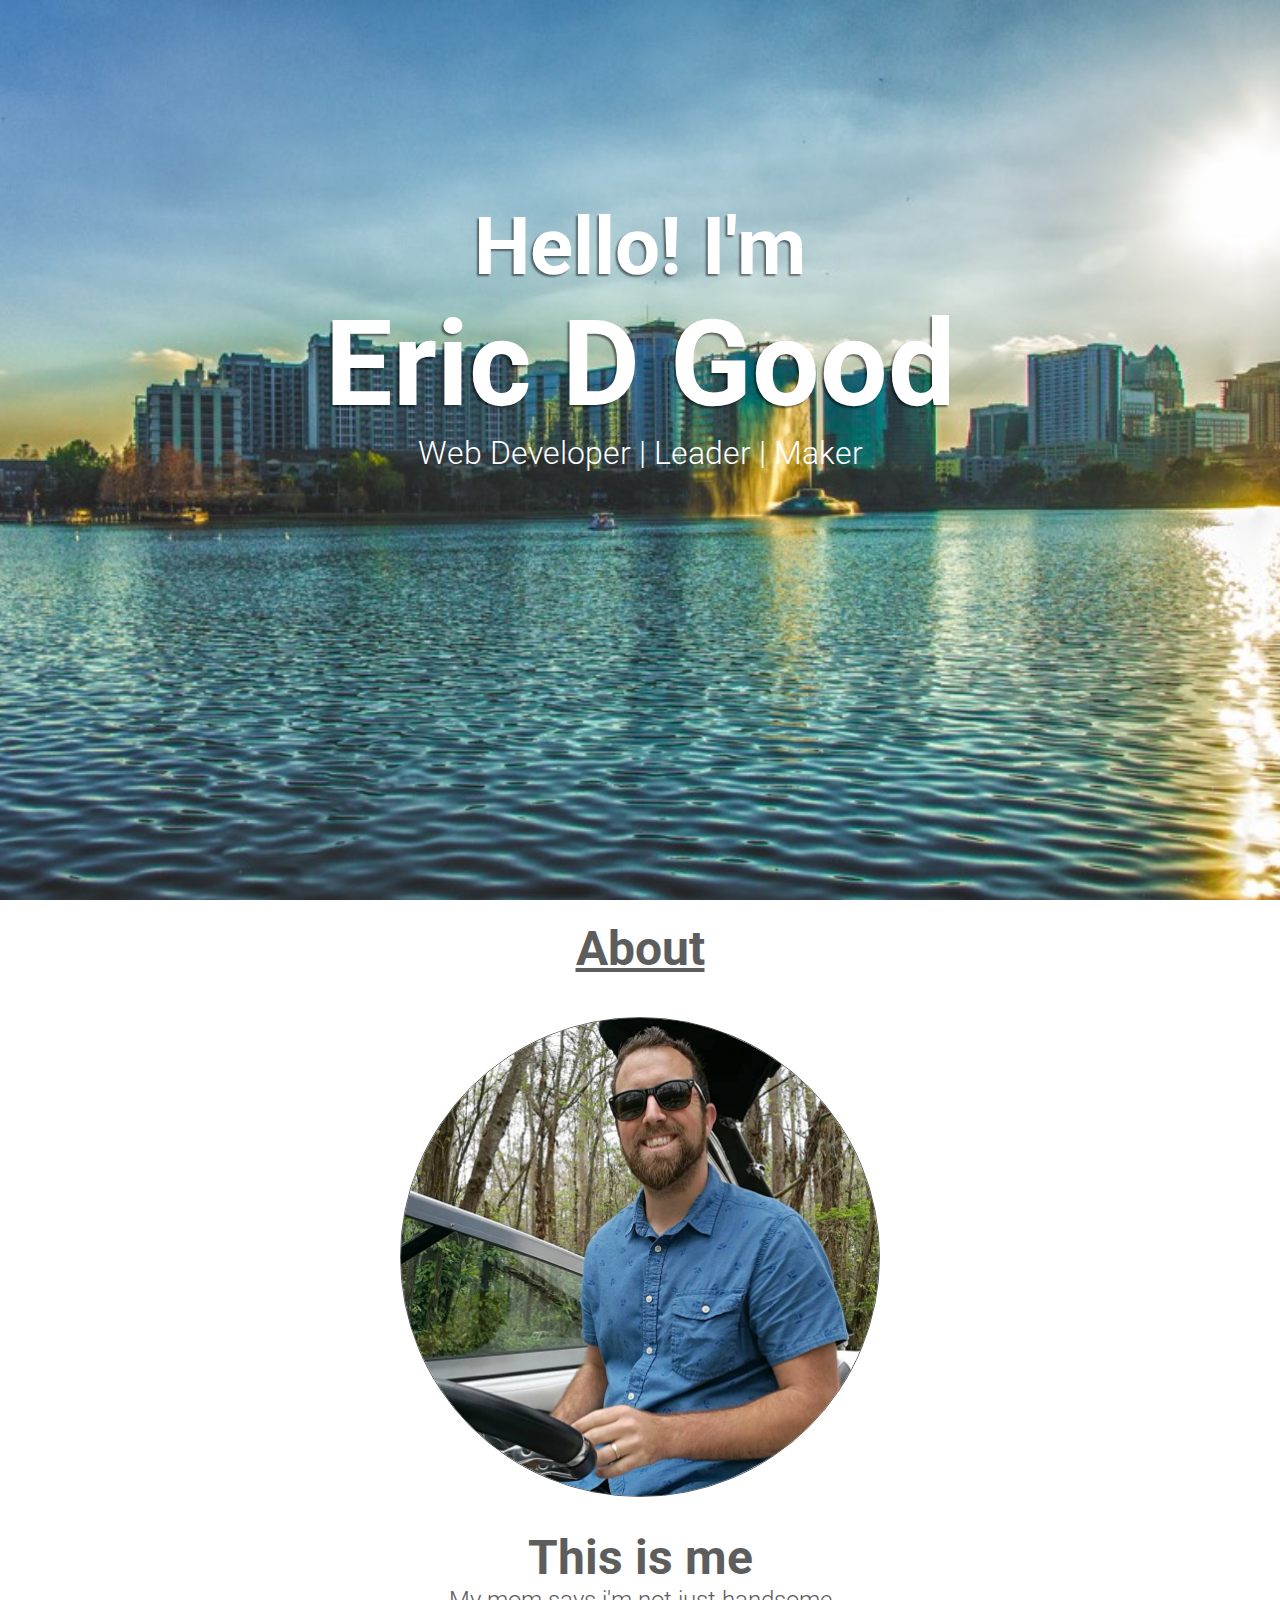
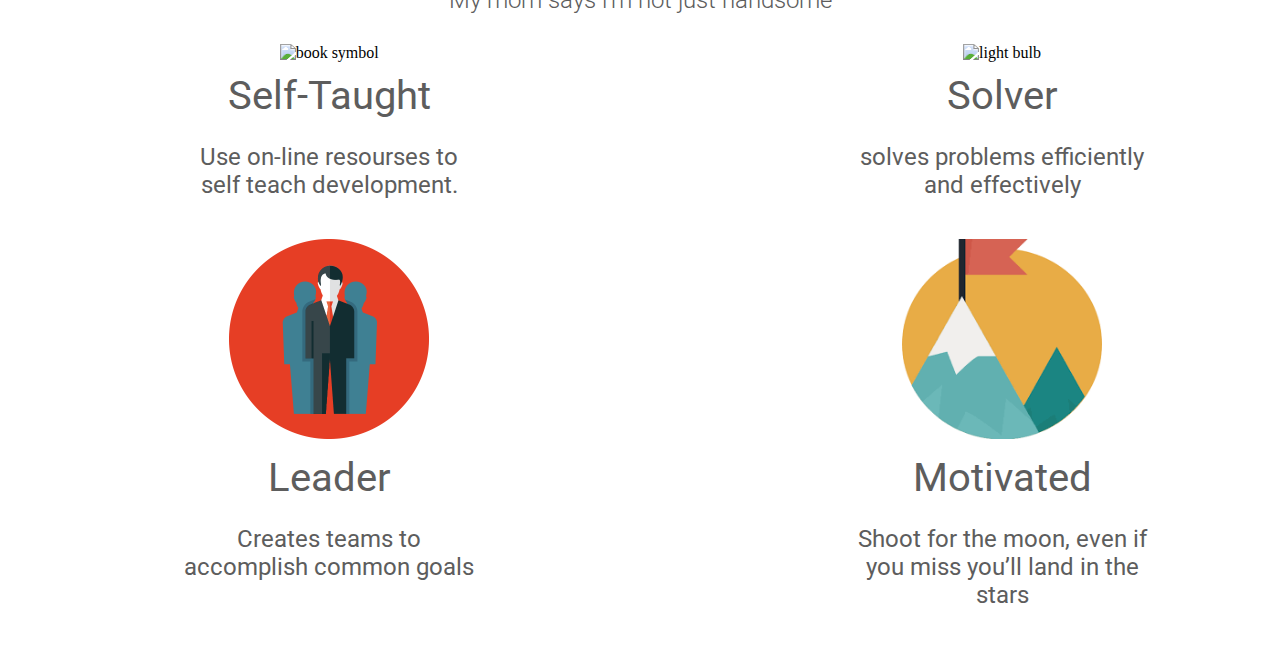
==== index.html @ ecd9609e "added about sec" ====
<!DOCTYPE html>
<html>
<head>
	<title>Eric D Good</title>

	<link rel="stylesheet" type="text/css" href="normal.css">
	<link rel="stylesheet" type="text/css" href="script.css">
	<link href="https://fonts.googleapis.com/css?family=Roboto" rel="stylesheet">
	

</head>

<body>

		<header class="header">
			<p class="hello">Hello! I'm</p>
			<h1 class="name">Eric D Good</h1>
			<p class="titles">Web Developer | Leader | Maker</p>
		</header>
	<div class="main">
		<div class="about">
			<h2 class="about-h2">About</h2>	
				<div class="image">
					<img src="img/me.jpg" alt="handsome guy" class="me">
					<p class="img-me">This is me</p>
					<p class="img-mom">My mom says i'm not just handsome</p>
				</div>	
				<div class="bullet">
					<div class="book">
						<img src="img/self.png" alt="book symbol">
						<h3>Self-Taught</h3>
						<p>Use on-line resourses to self teach development.</p>
					</div>
					<div class="solve">
						<img src="img/solver.png" alt="light bulb">
						<h3>Solver</h3>
						<p>solves problems efficiently and effectively</p>
					</div>
					<div class="leader">
						<img src="img/leader.png" alt="leader">
						<h3>Leader</h3>
						<p>Creates teams to accomplish common goals</p>
					</div>
					<div class="goal">
						<img src="img/goal.png" alt="mountain with flag">
						<h3>Motivated</h3>
						<p>Shoot for the moon, even if you miss you’ll land in the stars</p>
					</div>
				</div>
		</div>
	</div>	

</body>
</html>
---- normal.css ----
/*! normalize.css v8.0.0 | MIT License | github.com/necolas/normalize.css */

/* Document
   ========================================================================== */

/**
 * 1. Correct the line height in all browsers.
 * 2. Prevent adjustments of font size after orientation changes in iOS.
 */

html {
  line-height: 1.15; /* 1 */
  -webkit-text-size-adjust: 100%; /* 2 */
}

/* Sections
   ========================================================================== */

/**
 * Remove the margin in all browsers.
 */

body {
  margin: 0;
}

/**
 * Correct the font size and margin on `h1` elements within `section` and
 * `article` contexts in Chrome, Firefox, and Safari.
 */

h1 {
  font-size: 2em;
  margin: 0.67em 0;
}

/* Grouping content
   ========================================================================== */

/**
 * 1. Add the correct box sizing in Firefox.
 * 2. Show the overflow in Edge and IE.
 */

hr {
  box-sizing: content-box; /* 1 */
  height: 0; /* 1 */
  overflow: visible; /* 2 */
}

/**
 * 1. Correct the inheritance and scaling of font size in all browsers.
 * 2. Correct the odd `em` font sizing in all browsers.
 */

pre {
  font-family: monospace, monospace; /* 1 */
  font-size: 1em; /* 2 */
}

/* Text-level semantics
   ========================================================================== */

/**
 * Remove the gray background on active links in IE 10.
 */

a {
  background-color: transparent;
}

/**
 * 1. Remove the bottom border in Chrome 57-
 * 2. Add the correct text decoration in Chrome, Edge, IE, Opera, and Safari.
 */

abbr[title] {
  border-bottom: none; /* 1 */
  text-decoration: underline; /* 2 */
  text-decoration: underline dotted; /* 2 */
}

/**
 * Add the correct font weight in Chrome, Edge, and Safari.
 */

b,
strong {
  font-weight: bolder;
}

/**
 * 1. Correct the inheritance and scaling of font size in all browsers.
 * 2. Correct the odd `em` font sizing in all browsers.
 */

code,
kbd,
samp {
  font-family: monospace, monospace; /* 1 */
  font-size: 1em; /* 2 */
}

/**
 * Add the correct font size in all browsers.
 */

small {
  font-size: 80%;
}

/**
 * Prevent `sub` and `sup` elements from affecting the line height in
 * all browsers.
 */

sub,
sup {
  font-size: 75%;
  line-height: 0;
  position: relative;
  vertical-align: baseline;
}

sub {
  bottom: -0.25em;
}

sup {
  top: -0.5em;
}

/* Embedded content
   ========================================================================== */

/**
 * Remove the border on images inside links in IE 10.
 */

img {
  border-style: none;
}

/* Forms
   ========================================================================== */

/**
 * 1. Change the font styles in all browsers.
 * 2. Remove the margin in Firefox and Safari.
 */

button,
input,
optgroup,
select,
textarea {
  font-family: inherit; /* 1 */
  font-size: 100%; /* 1 */
  line-height: 1.15; /* 1 */
  margin: 0; /* 2 */
}

/**
 * Show the overflow in IE.
 * 1. Show the overflow in Edge.
 */

button,
input { /* 1 */
  overflow: visible;
}

/**
 * Remove the inheritance of text transform in Edge, Firefox, and IE.
 * 1. Remove the inheritance of text transform in Firefox.
 */

button,
select { /* 1 */
  text-transform: none;
}

/**
 * Correct the inability to style clickable types in iOS and Safari.
 */

button,
[type="button"],
[type="reset"],
[type="submit"] {
  -webkit-appearance: button;
}

/**
 * Remove the inner border and padding in Firefox.
 */

button::-moz-focus-inner,
[type="button"]::-moz-focus-inner,
[type="reset"]::-moz-focus-inner,
[type="submit"]::-moz-focus-inner {
  border-style: none;
  padding: 0;
}

/**
 * Restore the focus styles unset by the previous rule.
 */

button:-moz-focusring,
[type="button"]:-moz-focusring,
[type="reset"]:-moz-focusring,
[type="submit"]:-moz-focusring {
  outline: 1px dotted ButtonText;
}

/**
 * Correct the padding in Firefox.
 */

fieldset {
  padding: 0.35em 0.75em 0.625em;
}

/**
 * 1. Correct the text wrapping in Edge and IE.
 * 2. Correct the color inheritance from `fieldset` elements in IE.
 * 3. Remove the padding so developers are not caught out when they zero out
 *    `fieldset` elements in all browsers.
 */

legend {
  box-sizing: border-box; /* 1 */
  color: inherit; /* 2 */
  display: table; /* 1 */
  max-width: 100%; /* 1 */
  padding: 0; /* 3 */
  white-space: normal; /* 1 */
}

/**
 * Add the correct vertical alignment in Chrome, Firefox, and Opera.
 */

progress {
  vertical-align: baseline;
}

/**
 * Remove the default vertical scrollbar in IE 10+.
 */

textarea {
  overflow: auto;
}

/**
 * 1. Add the correct box sizing in IE 10.
 * 2. Remove the padding in IE 10.
 */

[type="checkbox"],
[type="radio"] {
  box-sizing: border-box; /* 1 */
  padding: 0; /* 2 */
}

/**
 * Correct the cursor style of increment and decrement buttons in Chrome.
 */

[type="number"]::-webkit-inner-spin-button,
[type="number"]::-webkit-outer-spin-button {
  height: auto;
}

/**
 * 1. Correct the odd appearance in Chrome and Safari.
 * 2. Correct the outline style in Safari.
 */

[type="search"] {
  -webkit-appearance: textfield; /* 1 */
  outline-offset: -2px; /* 2 */
}

/**
 * Remove the inner padding in Chrome and Safari on macOS.
 */

[type="search"]::-webkit-search-decoration {
  -webkit-appearance: none;
}

/**
 * 1. Correct the inability to style clickable types in iOS and Safari.
 * 2. Change font properties to `inherit` in Safari.
 */

::-webkit-file-upload-button {
  -webkit-appearance: button; /* 1 */
  font: inherit; /* 2 */
}

/* Interactive
   ========================================================================== */

/*
 * Add the correct display in Edge, IE 10+, and Firefox.
 */

details {
  display: block;
}

/*
 * Add the correct display in all browsers.
 */

summary {
  display: list-item;
}

/* Misc
   ========================================================================== */

/**
 * Add the correct display in IE 10+.
 */

template {
  display: none;
}

/**
 * Add the correct display in IE 10.
 */

[hidden] {
  display: none;
}
---- script.css ----
/*.main
{
	width: 80%;
}

*/


header
 {
	background-image:
	url(img/background.jpg);
	height: 100vh;
	background-size: cover;
	background-position: center;
}

h1
{

	font-family: roboto;
	font-style: normal;
	font-weight: bold;
	line-height: normal;
	font-size: 7.5rem;
	text-align: center;
	margin: 0px;

	color: #FFFFFF;
	text-shadow: -2px 2px 2px rgba(0, 0, 0, 0.5);
}

.hello
{

	font-family: Roboto;
	font-style: normal;
	font-weight: bold;
	line-height: normal;
	font-size: 5rem;
	text-align: center;
	padding-top: 200px;
	margin: 0px;

	color: #FFFFFF;
	text-shadow: -2px 2px 2px rgba(0, 0, 0, 0.5);
}

.titles
{
	font-family: Roboto;
	font-style: normal;
	font-weight: 300;
	line-height: normal;
	font-size: 2rem;
	text-align: center;
	margin: 0px;

	color: #FFFFFF;
}

.about-h2
{
	font-family: Roboto;
	font-style: normal;
	font-weight: bold;
	line-height: normal;
	font-size: 3rem;
	text-align: center;
	text-decoration-line: underline;
	margin-top: 0;
	padding-top: 20px;
	color: #5D5D5D;
}

.me
{
	width: 30rem;
	height: 30rem;
	border: 1px solid #5D5D5D;
	box-sizing: border-box;
	border-radius: 100%;
    display: block;
    margin-left: auto;
    margin-right: auto;
}

.img-me
{
	font-family: Roboto;
	font-style: normal;
	font-weight: bold;
	line-height: normal;
	font-size: 3rem;
	text-align: center;
	margin-bottom: 0;
	color: #5D5D5D;
	margin-top: 2rem;
}

.img-mom
{
	font-family: Roboto;
	font-style: normal;
	font-weight: 300;
	line-height: normal;
	font-size: 1.5rem;
	text-align: center;
	margin-top: 0;
	margin-bottom: 30px;
	color: #5D5D5D;
}

.bullet
{
	width: 80%;
	margin: auto;
}

.book, .leader
{
	float: left;
	margin-right: 10%;
	margin-left: 5%;
	text-align: center;
}

.solve, .goal
{
	text-align: center;
	float: right;
}

.bullet img 
{
	width: 200px;
	height: 200px;
}

.bullet h3
{
	font-family: Roboto;
	font-style: normal;
	font-weight: normal;
	line-height: normal;
	font-size: 2.5rem;
	text-align: center;
	margin-top: 10px;
	color: #5D5D5D;
	margin-bottom: 15px;
}

.bullet p
{
	font-family: Roboto;
	font-style: normal;
	font-weight: normal;
	line-height: normal;
	font-size: 1.5rem;
	text-align: center;
	width: 300px;
	color: #5D5D5D;
	margin-bottom: 40px;
}







@media (min-width: 900px) {
	body {
		
	}
}
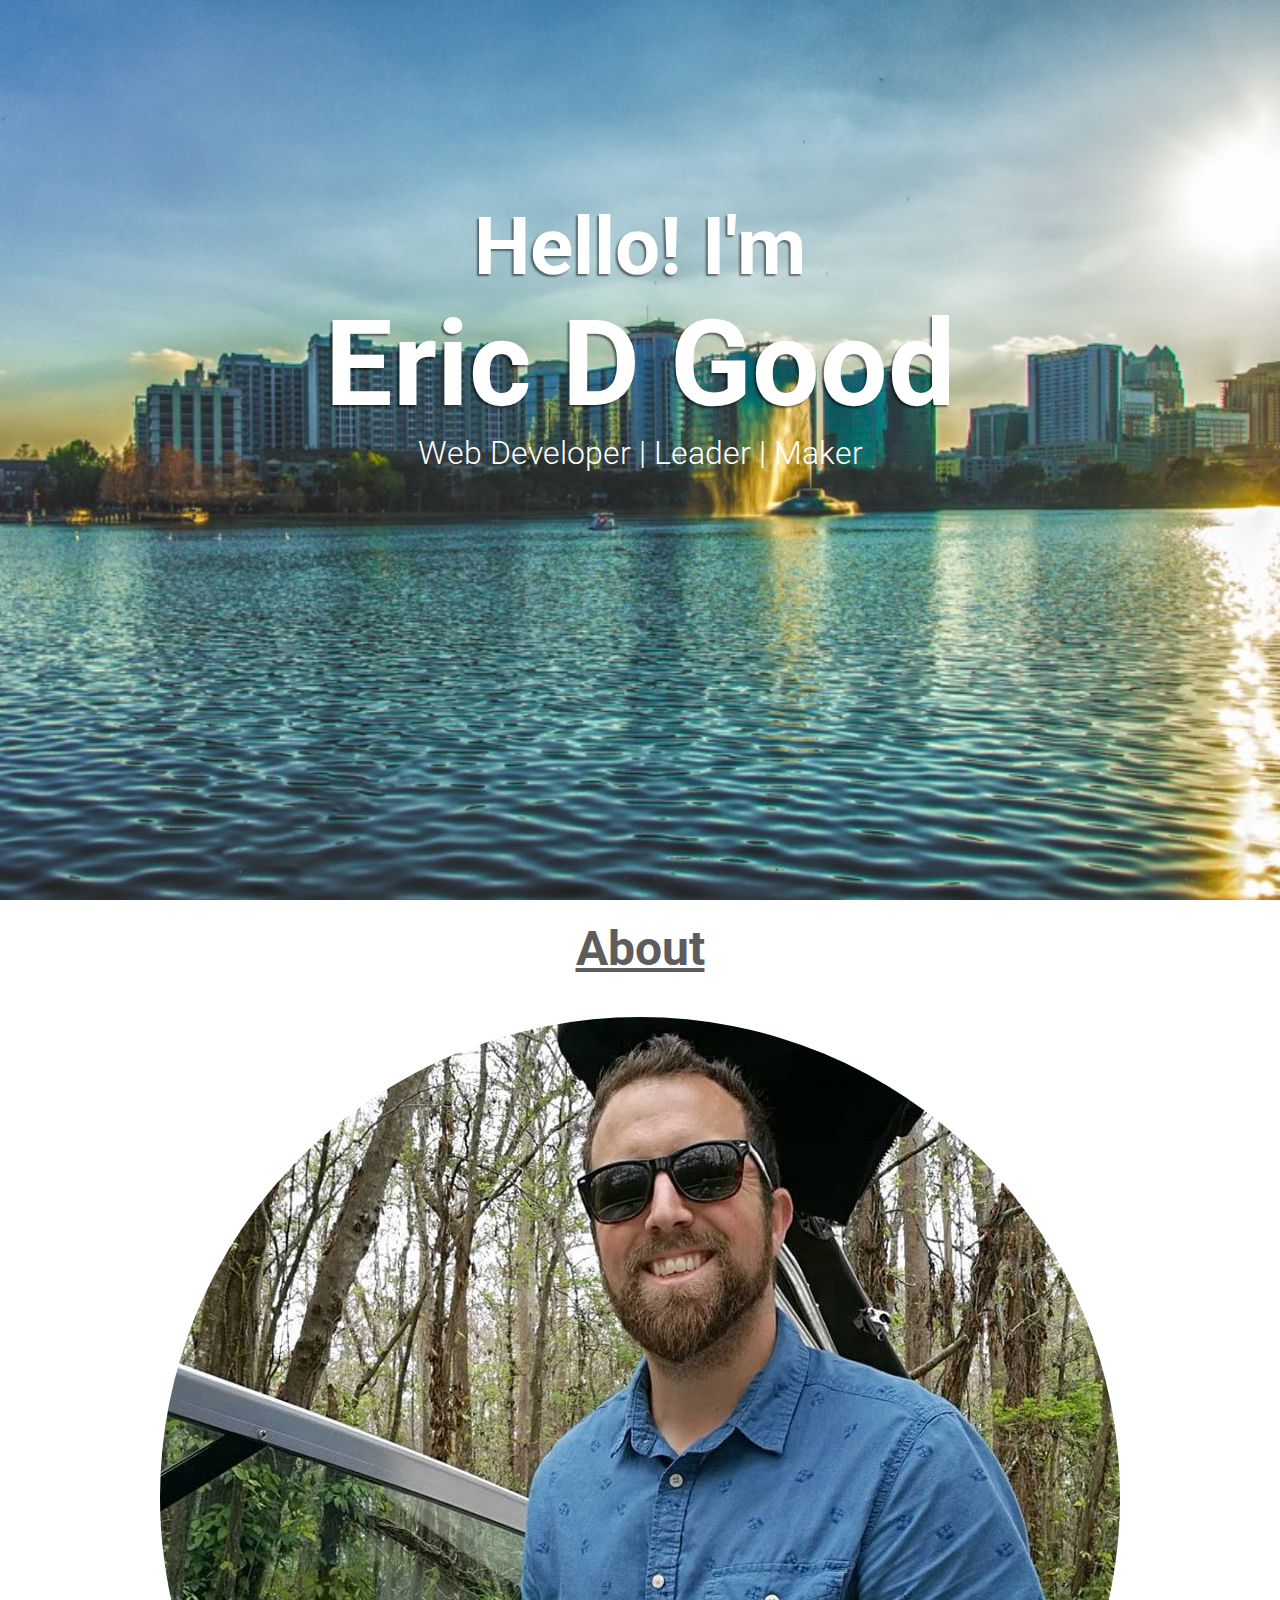
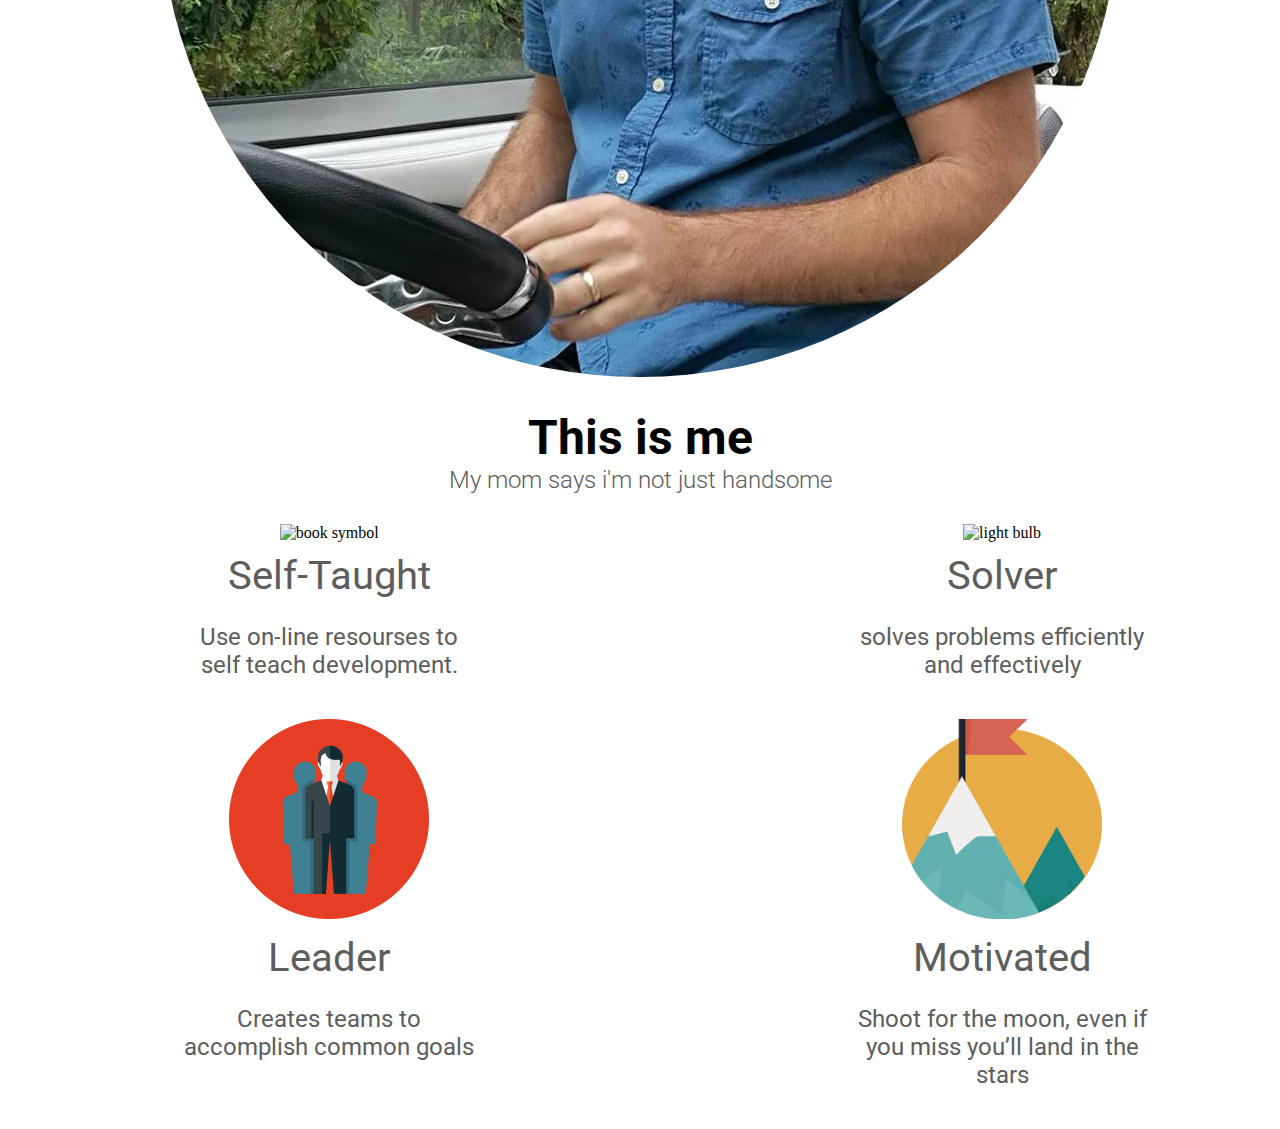
==== commit 22287dde: "update" ====
--- a/index.html
+++ b/index.html
@@ -7,7 +7,7 @@
 	<link rel="stylesheet" type="text/css" href="script.css">
 	<link href="https://fonts.googleapis.com/css?family=Roboto" rel="stylesheet">
 	
-
+<!-- yea -->
 </head>
 
 <body>
--- a/script.css
+++ b/script.css
@@ -75,8 +75,13 @@
 
 .me
 {
+<<<<<<< HEAD
 	width: 30rem;
 	height: 30rem;
+=======
+	width: 70%;
+	height: 70%;
+>>>>>>> 8ad3d3f42368f28709061a8e91c10bd646123f19
 	border: 1px solid #5D5D5D;
 	box-sizing: border-box;
 	border-radius: 100%;
@@ -93,7 +98,12 @@
 	line-height: normal;
 	font-size: 3rem;
 	text-align: center;
+<<<<<<< HEAD
 	margin-bottom: 0;
+=======
+	margin-top: 20px;
+	margin-bottom: 0px;
+>>>>>>> 8ad3d3f42368f28709061a8e91c10bd646123f19
 	color: #5D5D5D;
 	margin-top: 2rem;
 }
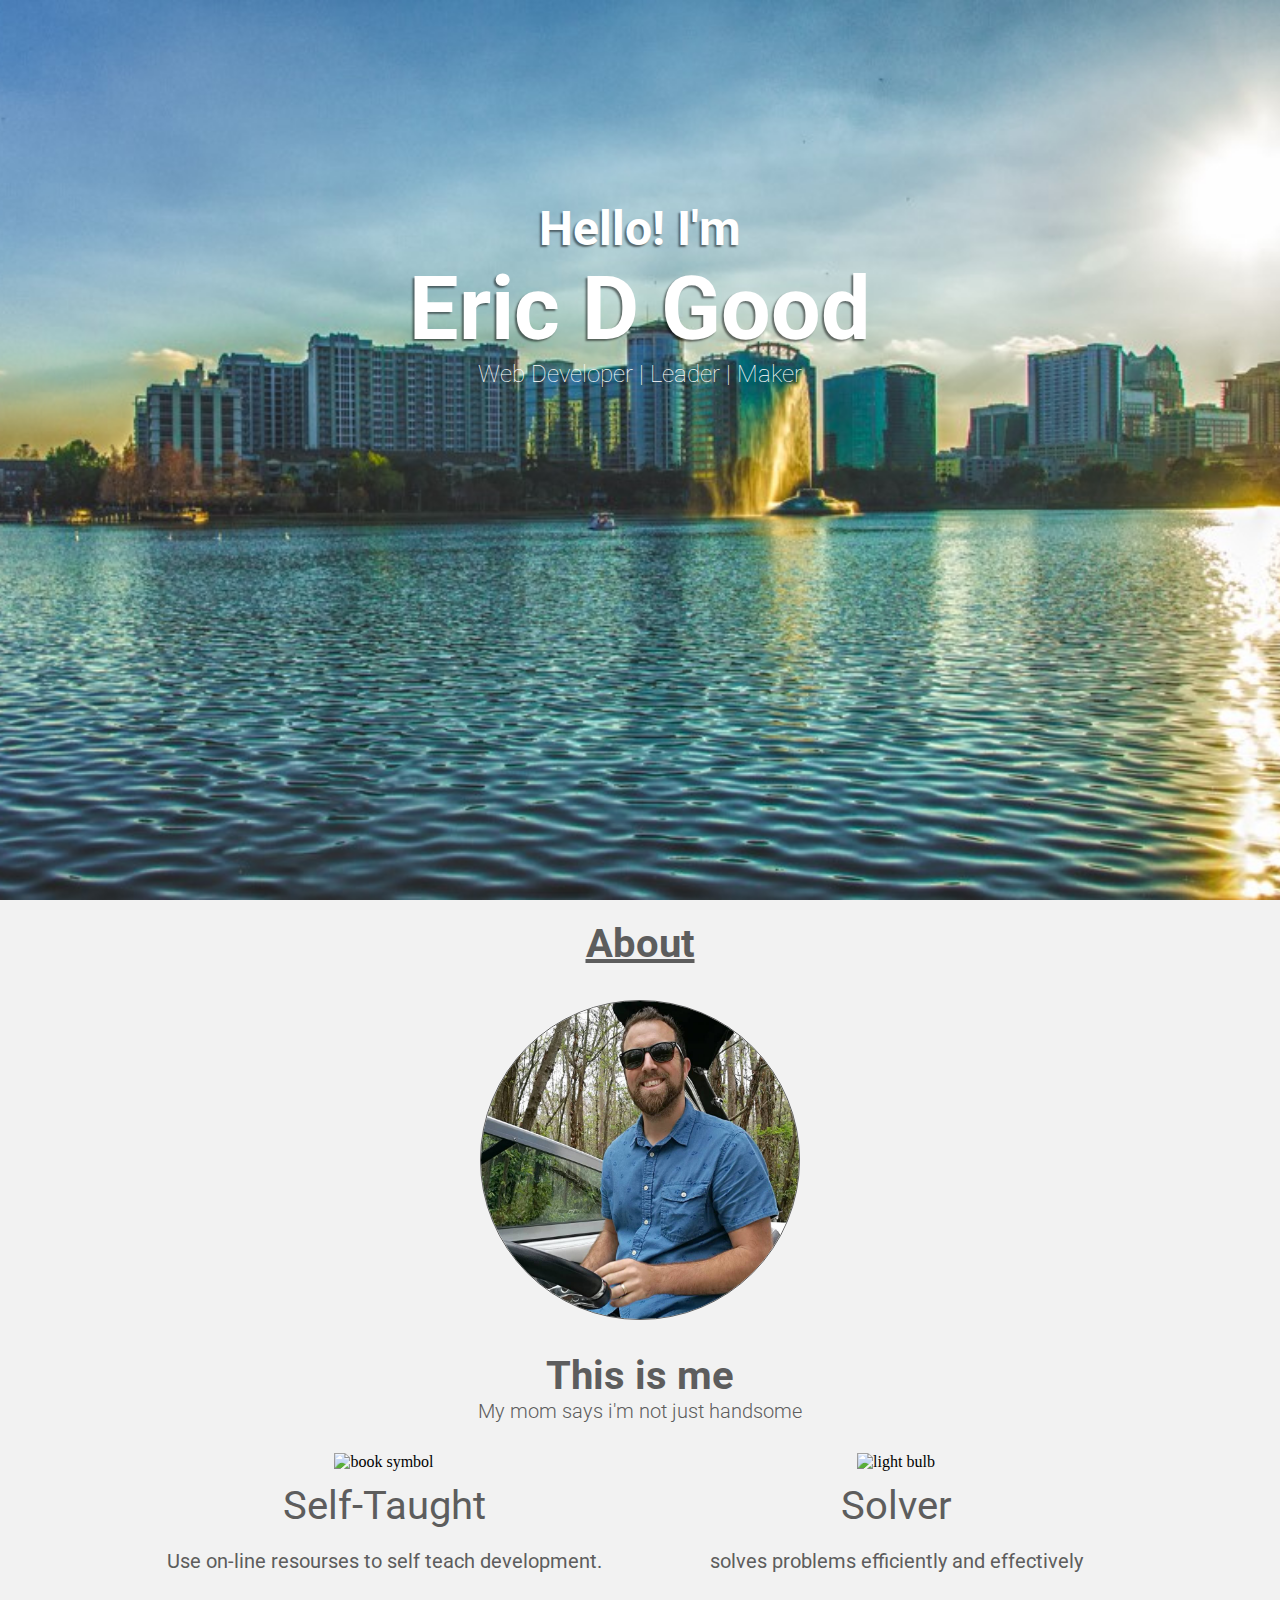
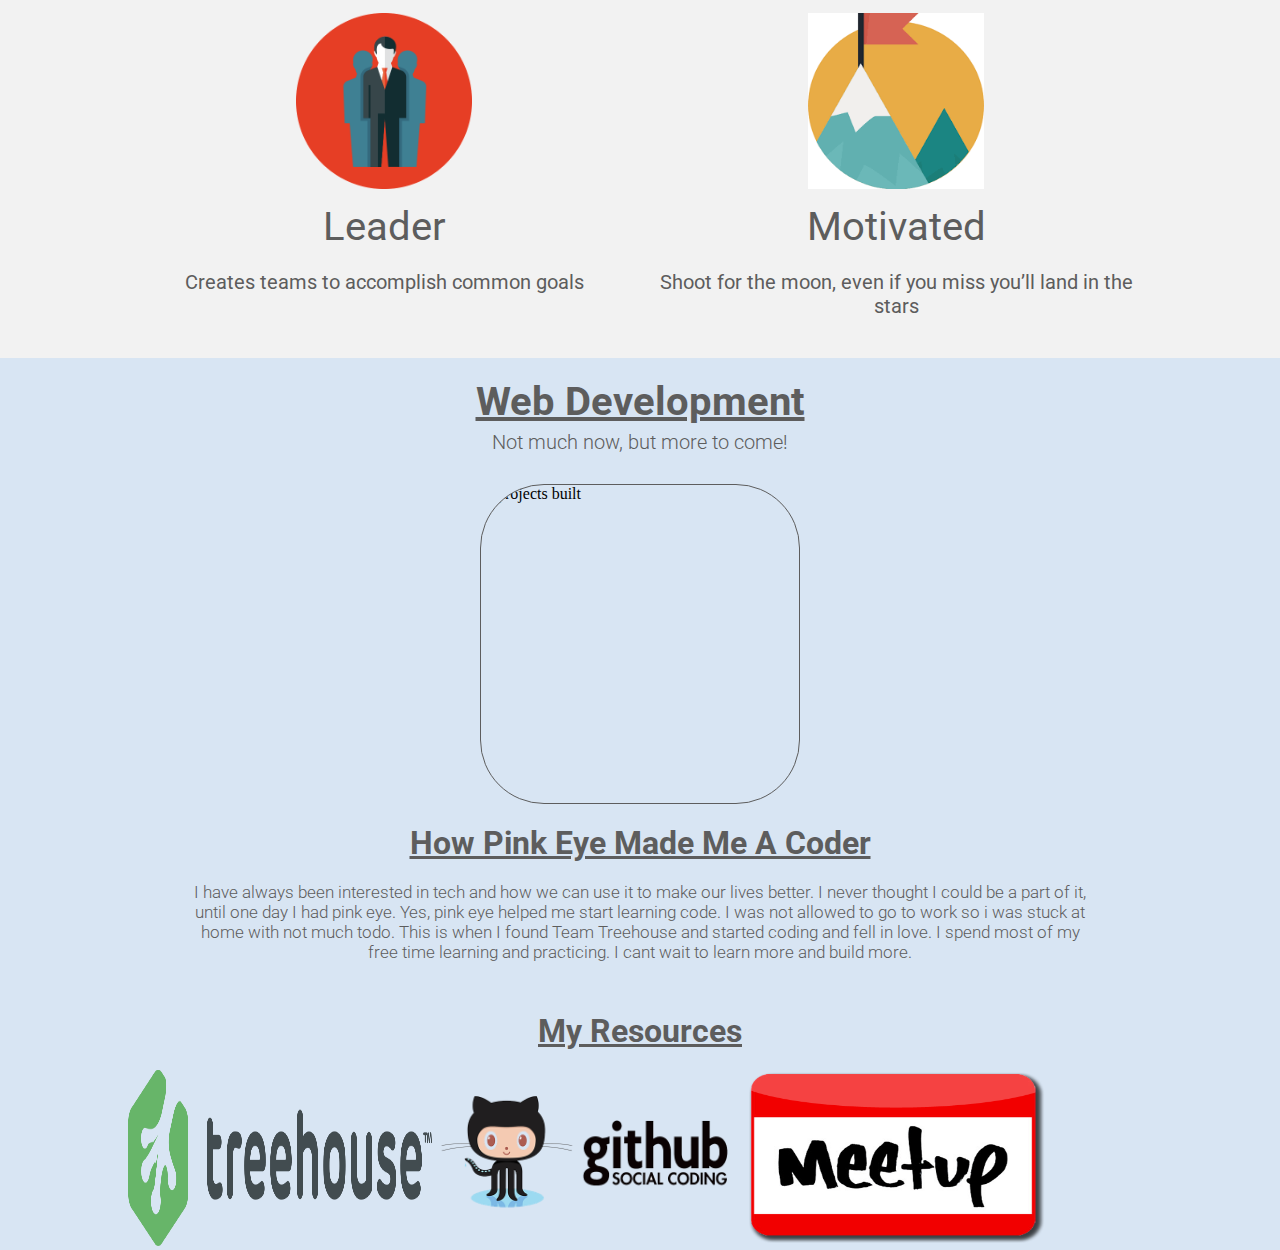
==== commit 6bfe9809: "update" ====
--- a/index.html
+++ b/index.html
@@ -1,54 +1,71 @@
-<!DOCTYPE html>
-<html>
-<head>
-	<title>Eric D Good</title>
-
-	<link rel="stylesheet" type="text/css" href="normal.css">
-	<link rel="stylesheet" type="text/css" href="script.css">
-	<link href="https://fonts.googleapis.com/css?family=Roboto" rel="stylesheet">
-	
-<!-- yea -->
-</head>
-
-<body>
-
-		<header class="header">
-			<p class="hello">Hello! I'm</p>
-			<h1 class="name">Eric D Good</h1>
-			<p class="titles">Web Developer | Leader | Maker</p>
-		</header>
-	<div class="main">
-		<div class="about">
-			<h2 class="about-h2">About</h2>	
-				<div class="image">
-					<img src="img/me.jpg" alt="handsome guy" class="me">
-					<p class="img-me">This is me</p>
-					<p class="img-mom">My mom says i'm not just handsome</p>
-				</div>	
-				<div class="bullet">
-					<div class="book">
-						<img src="img/self.png" alt="book symbol">
-						<h3>Self-Taught</h3>
-						<p>Use on-line resourses to self teach development.</p>
-					</div>
-					<div class="solve">
-						<img src="img/solver.png" alt="light bulb">
-						<h3>Solver</h3>
-						<p>solves problems efficiently and effectively</p>
-					</div>
-					<div class="leader">
-						<img src="img/leader.png" alt="leader">
-						<h3>Leader</h3>
-						<p>Creates teams to accomplish common goals</p>
-					</div>
-					<div class="goal">
-						<img src="img/goal.png" alt="mountain with flag">
-						<h3>Motivated</h3>
-						<p>Shoot for the moon, even if you miss you’ll land in the stars</p>
-					</div>
-				</div>
-		</div>
-	</div>	
-
-</body>
+<!DOCTYPE html>
+<html>
+<head>
+	<title>Eric D Good</title>
+
+	<link rel="stylesheet" type="text/css" href="normal.css">
+	<link rel="stylesheet" type="text/css" href="script.css">
+	<link href="https://fonts.googleapis.com/css?family=Roboto" rel="stylesheet">
+	
+
+</head>
+
+<body>
+
+		<header class="header">
+			<p class="hello">Hello! I'm</p>
+			<h1 class="name"> Eric D Good</h1>
+			<p class="titles">Web Developer | Leader | Maker</p>
+		</header>
+	<div class="main">
+		<div class="about">
+			<h2 class="about-h2">About</h2>	
+				<div class="image">
+					<img src="img/me.jpg" alt="handsome guy" class="me">
+					<p class="img-me">This is me</p>
+					<p class="img-mom">My mom says i'm not just handsome</p>
+				</div>	
+				<div class="bullet container">
+					<div class="book col 1">
+						<img src="img/self.png" alt="book symbol">
+						<h3>Self-Taught</h3>
+						<p>Use on-line resourses to self teach development.</p>
+					</div>
+					<div class="solve col 2">
+						<img src="img/solver.png" alt="light bulb">
+						<h3>Solver</h3>
+						<p>solves problems efficiently and effectively</p>
+					</div>
+					<div class="leader col 3">
+						<img src="img/leader.png" alt="leader">
+						<h3>Leader</h3>
+						<p>Creates teams to accomplish common goals</p>
+					</div>
+					<div class="goal col 4">
+						<img src="img/goal.png" alt="mountain with flag">
+						<h3>Motivated</h3>
+						<p>Shoot for the moon, even if you miss you’ll land in the stars</p>
+					</div>
+				</div>
+		</div>
+
+		<div class="web">
+			<h2 class="web-h2">Web Development</h2>
+				<p class="more">Not much now, but more to come!</p>
+			<img src="http://placeimg.com/320/320/tech" alt="projects built" class="projects">
+
+			<h3 class="pink">How Pink Eye Made Me A Coder</h3>
+				<p class="story">I have always been interested in tech and how we can use it to make our lives better. I never thought I could be a part of it, until one day I had pink eye. Yes, pink eye helped me start learning code. I was not allowed to go to work so i was stuck at home with not much todo. This is when I found Team Treehouse and started coding and fell in love. I spend most of my free time learning and practicing. I cant wait to learn more and build more.</p>
+
+			<h3 class="resource">My Resources</h3>
+				<div class="res-img">
+					<img src="img/treehouse.png" alt="Treehouse Logo" class="tree">
+					<img src="img/github.png" alt="Github Logo">
+					<img src="img/meetup.png" alt="Meetup Logo">
+				</div>
+		</div>
+
+	</div>	
+
+</body>
 </html>--- a/normal.css
+++ b/normal.css
@@ -1,341 +1,341 @@
-/*! normalize.css v8.0.0 | MIT License | github.com/necolas/normalize.css */
-
-/* Document
-   ========================================================================== */
-
-/**
- * 1. Correct the line height in all browsers.
- * 2. Prevent adjustments of font size after orientation changes in iOS.
- */
-
-html {
-  line-height: 1.15; /* 1 */
-  -webkit-text-size-adjust: 100%; /* 2 */
-}
-
-/* Sections
-   ========================================================================== */
-
-/**
- * Remove the margin in all browsers.
- */
-
-body {
-  margin: 0;
-}
-
-/**
- * Correct the font size and margin on `h1` elements within `section` and
- * `article` contexts in Chrome, Firefox, and Safari.
- */
-
-h1 {
-  font-size: 2em;
-  margin: 0.67em 0;
-}
-
-/* Grouping content
-   ========================================================================== */
-
-/**
- * 1. Add the correct box sizing in Firefox.
- * 2. Show the overflow in Edge and IE.
- */
-
-hr {
-  box-sizing: content-box; /* 1 */
-  height: 0; /* 1 */
-  overflow: visible; /* 2 */
-}
-
-/**
- * 1. Correct the inheritance and scaling of font size in all browsers.
- * 2. Correct the odd `em` font sizing in all browsers.
- */
-
-pre {
-  font-family: monospace, monospace; /* 1 */
-  font-size: 1em; /* 2 */
-}
-
-/* Text-level semantics
-   ========================================================================== */
-
-/**
- * Remove the gray background on active links in IE 10.
- */
-
-a {
-  background-color: transparent;
-}
-
-/**
- * 1. Remove the bottom border in Chrome 57-
- * 2. Add the correct text decoration in Chrome, Edge, IE, Opera, and Safari.
- */
-
-abbr[title] {
-  border-bottom: none; /* 1 */
-  text-decoration: underline; /* 2 */
-  text-decoration: underline dotted; /* 2 */
-}
-
-/**
- * Add the correct font weight in Chrome, Edge, and Safari.
- */
-
-b,
-strong {
-  font-weight: bolder;
-}
-
-/**
- * 1. Correct the inheritance and scaling of font size in all browsers.
- * 2. Correct the odd `em` font sizing in all browsers.
- */
-
-code,
-kbd,
-samp {
-  font-family: monospace, monospace; /* 1 */
-  font-size: 1em; /* 2 */
-}
-
-/**
- * Add the correct font size in all browsers.
- */
-
-small {
-  font-size: 80%;
-}
-
-/**
- * Prevent `sub` and `sup` elements from affecting the line height in
- * all browsers.
- */
-
-sub,
-sup {
-  font-size: 75%;
-  line-height: 0;
-  position: relative;
-  vertical-align: baseline;
-}
-
-sub {
-  bottom: -0.25em;
-}
-
-sup {
-  top: -0.5em;
-}
-
-/* Embedded content
-   ========================================================================== */
-
-/**
- * Remove the border on images inside links in IE 10.
- */
-
-img {
-  border-style: none;
-}
-
-/* Forms
-   ========================================================================== */
-
-/**
- * 1. Change the font styles in all browsers.
- * 2. Remove the margin in Firefox and Safari.
- */
-
-button,
-input,
-optgroup,
-select,
-textarea {
-  font-family: inherit; /* 1 */
-  font-size: 100%; /* 1 */
-  line-height: 1.15; /* 1 */
-  margin: 0; /* 2 */
-}
-
-/**
- * Show the overflow in IE.
- * 1. Show the overflow in Edge.
- */
-
-button,
-input { /* 1 */
-  overflow: visible;
-}
-
-/**
- * Remove the inheritance of text transform in Edge, Firefox, and IE.
- * 1. Remove the inheritance of text transform in Firefox.
- */
-
-button,
-select { /* 1 */
-  text-transform: none;
-}
-
-/**
- * Correct the inability to style clickable types in iOS and Safari.
- */
-
-button,
-[type="button"],
-[type="reset"],
-[type="submit"] {
-  -webkit-appearance: button;
-}
-
-/**
- * Remove the inner border and padding in Firefox.
- */
-
-button::-moz-focus-inner,
-[type="button"]::-moz-focus-inner,
-[type="reset"]::-moz-focus-inner,
-[type="submit"]::-moz-focus-inner {
-  border-style: none;
-  padding: 0;
-}
-
-/**
- * Restore the focus styles unset by the previous rule.
- */
-
-button:-moz-focusring,
-[type="button"]:-moz-focusring,
-[type="reset"]:-moz-focusring,
-[type="submit"]:-moz-focusring {
-  outline: 1px dotted ButtonText;
-}
-
-/**
- * Correct the padding in Firefox.
- */
-
-fieldset {
-  padding: 0.35em 0.75em 0.625em;
-}
-
-/**
- * 1. Correct the text wrapping in Edge and IE.
- * 2. Correct the color inheritance from `fieldset` elements in IE.
- * 3. Remove the padding so developers are not caught out when they zero out
- *    `fieldset` elements in all browsers.
- */
-
-legend {
-  box-sizing: border-box; /* 1 */
-  color: inherit; /* 2 */
-  display: table; /* 1 */
-  max-width: 100%; /* 1 */
-  padding: 0; /* 3 */
-  white-space: normal; /* 1 */
-}
-
-/**
- * Add the correct vertical alignment in Chrome, Firefox, and Opera.
- */
-
-progress {
-  vertical-align: baseline;
-}
-
-/**
- * Remove the default vertical scrollbar in IE 10+.
- */
-
-textarea {
-  overflow: auto;
-}
-
-/**
- * 1. Add the correct box sizing in IE 10.
- * 2. Remove the padding in IE 10.
- */
-
-[type="checkbox"],
-[type="radio"] {
-  box-sizing: border-box; /* 1 */
-  padding: 0; /* 2 */
-}
-
-/**
- * Correct the cursor style of increment and decrement buttons in Chrome.
- */
-
-[type="number"]::-webkit-inner-spin-button,
-[type="number"]::-webkit-outer-spin-button {
-  height: auto;
-}
-
-/**
- * 1. Correct the odd appearance in Chrome and Safari.
- * 2. Correct the outline style in Safari.
- */
-
-[type="search"] {
-  -webkit-appearance: textfield; /* 1 */
-  outline-offset: -2px; /* 2 */
-}
-
-/**
- * Remove the inner padding in Chrome and Safari on macOS.
- */
-
-[type="search"]::-webkit-search-decoration {
-  -webkit-appearance: none;
-}
-
-/**
- * 1. Correct the inability to style clickable types in iOS and Safari.
- * 2. Change font properties to `inherit` in Safari.
- */
-
-::-webkit-file-upload-button {
-  -webkit-appearance: button; /* 1 */
-  font: inherit; /* 2 */
-}
-
-/* Interactive
-   ========================================================================== */
-
-/*
- * Add the correct display in Edge, IE 10+, and Firefox.
- */
-
-details {
-  display: block;
-}
-
-/*
- * Add the correct display in all browsers.
- */
-
-summary {
-  display: list-item;
-}
-
-/* Misc
-   ========================================================================== */
-
-/**
- * Add the correct display in IE 10+.
- */
-
-template {
-  display: none;
-}
-
-/**
- * Add the correct display in IE 10.
- */
-
-[hidden] {
-  display: none;
+/*! normalize.css v8.0.0 | MIT License | github.com/necolas/normalize.css */
+
+/* Document
+   ========================================================================== */
+
+/**
+ * 1. Correct the line height in all browsers.
+ * 2. Prevent adjustments of font size after orientation changes in iOS.
+ */
+
+html {
+  line-height: 1.15; /* 1 */
+  -webkit-text-size-adjust: 100%; /* 2 */
+}
+
+/* Sections
+   ========================================================================== */
+
+/**
+ * Remove the margin in all browsers.
+ */
+
+body {
+  margin: 0;
+}
+
+/**
+ * Correct the font size and margin on `h1` elements within `section` and
+ * `article` contexts in Chrome, Firefox, and Safari.
+ */
+
+h1 {
+  font-size: 2em;
+  margin: 0.67em 0;
+}
+
+/* Grouping content
+   ========================================================================== */
+
+/**
+ * 1. Add the correct box sizing in Firefox.
+ * 2. Show the overflow in Edge and IE.
+ */
+
+hr {
+  box-sizing: content-box; /* 1 */
+  height: 0; /* 1 */
+  overflow: visible; /* 2 */
+}
+
+/**
+ * 1. Correct the inheritance and scaling of font size in all browsers.
+ * 2. Correct the odd `em` font sizing in all browsers.
+ */
+
+pre {
+  font-family: monospace, monospace; /* 1 */
+  font-size: 1em; /* 2 */
+}
+
+/* Text-level semantics
+   ========================================================================== */
+
+/**
+ * Remove the gray background on active links in IE 10.
+ */
+
+a {
+  background-color: transparent;
+}
+
+/**
+ * 1. Remove the bottom border in Chrome 57-
+ * 2. Add the correct text decoration in Chrome, Edge, IE, Opera, and Safari.
+ */
+
+abbr[title] {
+  border-bottom: none; /* 1 */
+  text-decoration: underline; /* 2 */
+  text-decoration: underline dotted; /* 2 */
+}
+
+/**
+ * Add the correct font weight in Chrome, Edge, and Safari.
+ */
+
+b,
+strong {
+  font-weight: bolder;
+}
+
+/**
+ * 1. Correct the inheritance and scaling of font size in all browsers.
+ * 2. Correct the odd `em` font sizing in all browsers.
+ */
+
+code,
+kbd,
+samp {
+  font-family: monospace, monospace; /* 1 */
+  font-size: 1em; /* 2 */
+}
+
+/**
+ * Add the correct font size in all browsers.
+ */
+
+small {
+  font-size: 80%;
+}
+
+/**
+ * Prevent `sub` and `sup` elements from affecting the line height in
+ * all browsers.
+ */
+
+sub,
+sup {
+  font-size: 75%;
+  line-height: 0;
+  position: relative;
+  vertical-align: baseline;
+}
+
+sub {
+  bottom: -0.25em;
+}
+
+sup {
+  top: -0.5em;
+}
+
+/* Embedded content
+   ========================================================================== */
+
+/**
+ * Remove the border on images inside links in IE 10.
+ */
+
+img {
+  border-style: none;
+}
+
+/* Forms
+   ========================================================================== */
+
+/**
+ * 1. Change the font styles in all browsers.
+ * 2. Remove the margin in Firefox and Safari.
+ */
+
+button,
+input,
+optgroup,
+select,
+textarea {
+  font-family: inherit; /* 1 */
+  font-size: 100%; /* 1 */
+  line-height: 1.15; /* 1 */
+  margin: 0; /* 2 */
+}
+
+/**
+ * Show the overflow in IE.
+ * 1. Show the overflow in Edge.
+ */
+
+button,
+input { /* 1 */
+  overflow: visible;
+}
+
+/**
+ * Remove the inheritance of text transform in Edge, Firefox, and IE.
+ * 1. Remove the inheritance of text transform in Firefox.
+ */
+
+button,
+select { /* 1 */
+  text-transform: none;
+}
+
+/**
+ * Correct the inability to style clickable types in iOS and Safari.
+ */
+
+button,
+[type="button"],
+[type="reset"],
+[type="submit"] {
+  -webkit-appearance: button;
+}
+
+/**
+ * Remove the inner border and padding in Firefox.
+ */
+
+button::-moz-focus-inner,
+[type="button"]::-moz-focus-inner,
+[type="reset"]::-moz-focus-inner,
+[type="submit"]::-moz-focus-inner {
+  border-style: none;
+  padding: 0;
+}
+
+/**
+ * Restore the focus styles unset by the previous rule.
+ */
+
+button:-moz-focusring,
+[type="button"]:-moz-focusring,
+[type="reset"]:-moz-focusring,
+[type="submit"]:-moz-focusring {
+  outline: 1px dotted ButtonText;
+}
+
+/**
+ * Correct the padding in Firefox.
+ */
+
+fieldset {
+  padding: 0.35em 0.75em 0.625em;
+}
+
+/**
+ * 1. Correct the text wrapping in Edge and IE.
+ * 2. Correct the color inheritance from `fieldset` elements in IE.
+ * 3. Remove the padding so developers are not caught out when they zero out
+ *    `fieldset` elements in all browsers.
+ */
+
+legend {
+  box-sizing: border-box; /* 1 */
+  color: inherit; /* 2 */
+  display: table; /* 1 */
+  max-width: 100%; /* 1 */
+  padding: 0; /* 3 */
+  white-space: normal; /* 1 */
+}
+
+/**
+ * Add the correct vertical alignment in Chrome, Firefox, and Opera.
+ */
+
+progress {
+  vertical-align: baseline;
+}
+
+/**
+ * Remove the default vertical scrollbar in IE 10+.
+ */
+
+textarea {
+  overflow: auto;
+}
+
+/**
+ * 1. Add the correct box sizing in IE 10.
+ * 2. Remove the padding in IE 10.
+ */
+
+[type="checkbox"],
+[type="radio"] {
+  box-sizing: border-box; /* 1 */
+  padding: 0; /* 2 */
+}
+
+/**
+ * Correct the cursor style of increment and decrement buttons in Chrome.
+ */
+
+[type="number"]::-webkit-inner-spin-button,
+[type="number"]::-webkit-outer-spin-button {
+  height: auto;
+}
+
+/**
+ * 1. Correct the odd appearance in Chrome and Safari.
+ * 2. Correct the outline style in Safari.
+ */
+
+[type="search"] {
+  -webkit-appearance: textfield; /* 1 */
+  outline-offset: -2px; /* 2 */
+}
+
+/**
+ * Remove the inner padding in Chrome and Safari on macOS.
+ */
+
+[type="search"]::-webkit-search-decoration {
+  -webkit-appearance: none;
+}
+
+/**
+ * 1. Correct the inability to style clickable types in iOS and Safari.
+ * 2. Change font properties to `inherit` in Safari.
+ */
+
+::-webkit-file-upload-button {
+  -webkit-appearance: button; /* 1 */
+  font: inherit; /* 2 */
+}
+
+/* Interactive
+   ========================================================================== */
+
+/*
+ * Add the correct display in Edge, IE 10+, and Firefox.
+ */
+
+details {
+  display: block;
+}
+
+/*
+ * Add the correct display in all browsers.
+ */
+
+summary {
+  display: list-item;
+}
+
+/* Misc
+   ========================================================================== */
+
+/**
+ * Add the correct display in IE 10+.
+ */
+
+template {
+  display: none;
+}
+
+/**
+ * Add the correct display in IE 10.
+ */
+
+[hidden] {
+  display: none;
 }--- a/script.css
+++ b/script.css
@@ -1,189 +1,258 @@
-/*.main
-{
-	width: 80%;
-}
-
-*/
-
-
-header
- {
-	background-image:
-	url(img/background.jpg);
-	height: 100vh;
-	background-size: cover;
-	background-position: center;
-}
-
-h1
-{
-
-	font-family: roboto;
-	font-style: normal;
-	font-weight: bold;
-	line-height: normal;
-	font-size: 7.5rem;
-	text-align: center;
-	margin: 0px;
-
-	color: #FFFFFF;
-	text-shadow: -2px 2px 2px rgba(0, 0, 0, 0.5);
-}
-
-.hello
-{
-
-	font-family: Roboto;
-	font-style: normal;
-	font-weight: bold;
-	line-height: normal;
-	font-size: 5rem;
-	text-align: center;
-	padding-top: 200px;
-	margin: 0px;
-
-	color: #FFFFFF;
-	text-shadow: -2px 2px 2px rgba(0, 0, 0, 0.5);
-}
-
-.titles
-{
-	font-family: Roboto;
-	font-style: normal;
-	font-weight: 300;
-	line-height: normal;
-	font-size: 2rem;
-	text-align: center;
-	margin: 0px;
-
-	color: #FFFFFF;
-}
-
-.about-h2
-{
-	font-family: Roboto;
-	font-style: normal;
-	font-weight: bold;
-	line-height: normal;
-	font-size: 3rem;
-	text-align: center;
-	text-decoration-line: underline;
-	margin-top: 0;
-	padding-top: 20px;
-	color: #5D5D5D;
-}
-
-.me
-{
-<<<<<<< HEAD
-	width: 30rem;
-	height: 30rem;
-=======
-	width: 70%;
-	height: 70%;
->>>>>>> 8ad3d3f42368f28709061a8e91c10bd646123f19
-	border: 1px solid #5D5D5D;
-	box-sizing: border-box;
-	border-radius: 100%;
-    display: block;
-    margin-left: auto;
-    margin-right: auto;
-}
-
-.img-me
-{
-	font-family: Roboto;
-	font-style: normal;
-	font-weight: bold;
-	line-height: normal;
-	font-size: 3rem;
-	text-align: center;
-<<<<<<< HEAD
-	margin-bottom: 0;
-=======
-	margin-top: 20px;
-	margin-bottom: 0px;
->>>>>>> 8ad3d3f42368f28709061a8e91c10bd646123f19
-	color: #5D5D5D;
-	margin-top: 2rem;
-}
-
-.img-mom
-{
-	font-family: Roboto;
-	font-style: normal;
-	font-weight: 300;
-	line-height: normal;
-	font-size: 1.5rem;
-	text-align: center;
-	margin-top: 0;
-	margin-bottom: 30px;
-	color: #5D5D5D;
-}
-
-.bullet
-{
-	width: 80%;
-	margin: auto;
-}
-
-.book, .leader
-{
-	float: left;
-	margin-right: 10%;
-	margin-left: 5%;
-	text-align: center;
-}
-
-.solve, .goal
-{
-	text-align: center;
-	float: right;
-}
-
-.bullet img 
-{
-	width: 200px;
-	height: 200px;
-}
-
-.bullet h3
-{
-	font-family: Roboto;
-	font-style: normal;
-	font-weight: normal;
-	line-height: normal;
-	font-size: 2.5rem;
-	text-align: center;
-	margin-top: 10px;
-	color: #5D5D5D;
-	margin-bottom: 15px;
-}
-
-.bullet p
-{
-	font-family: Roboto;
-	font-style: normal;
-	font-weight: normal;
-	line-height: normal;
-	font-size: 1.5rem;
-	text-align: center;
-	width: 300px;
-	color: #5D5D5D;
-	margin-bottom: 40px;
-}
-
-
-
-
-
-
-
-@media (min-width: 900px) {
-	body {
-		
-	}
-}
-
-
-
+body
+{
+	background-color: #f2f2f2;
+}
+
+.main 
+{
+	/*width: 80%;*/
+	margin-left: auto;
+	margin-right: auto;
+}
+
+header
+ {
+	background-image:
+	url(img/background.jpg);
+	height: 100vh;
+	background-size: cover;
+	background-position: center;
+}
+
+h1
+{
+
+	font-family: roboto;
+	font-style: normal;
+	font-weight: bold;
+	line-height: normal;
+	font-size: 5.5rem;
+	text-align: center;
+	margin: 0px;
+
+	color: #FFFFFF;
+	text-shadow: -2px 2px 2px rgba(0, 0, 0, 0.5);
+}
+
+.hello
+{
+
+	font-family: Roboto;
+	font-style: normal;
+	font-weight: bold;
+	line-height: normal;
+	font-size: 3rem;
+	text-align: center;
+	padding-top: 200px;
+	margin: 0px;
+
+	color: #FFFFFF;
+	text-shadow: -2px 2px 2px rgba(0, 0, 0, 0.5);
+}
+
+.titles
+{
+	font-family: Roboto;
+	font-style: normal;
+	line-height: normal;
+	font-weight: 100;
+	font-size: 1.5rem;
+	text-align: center;
+	margin: 0px;
+
+	color: #FFFFFF;
+}
+
+.about-h2,
+.web-h2,
+.pink,
+.resource
+{
+	font-family: Roboto;
+	font-style: normal;
+	font-weight: bold;
+	line-height: normal;
+	font-size: 2.5rem;
+	text-align: center;
+	text-decoration-line: underline;
+	margin-top: 0;
+	padding-top: 20px;
+	color: #5D5D5D;
+}
+
+.pink,
+.resource
+{
+	font-size: 2rem;
+	margin-bottom: 20px;
+}
+
+.web-h2
+{
+	margin-bottom: 5px;
+}
+
+.me
+{
+	width: 20rem;
+	height: 20rem;
+	border: 1px solid #5D5D5D;
+	box-sizing: border-box;
+	border-radius: 100%;
+    display: block;
+    margin-left: auto;
+    margin-right: auto;
+}
+
+.img-me
+{
+	font-family: Roboto;
+	font-style: normal;
+	font-weight: bold;
+	line-height: normal;
+	font-size: 2.5rem;
+	text-align: center;
+	margin-bottom: 0;
+	color: #5D5D5D;
+	margin-top: 2rem;
+}
+
+.img-mom,
+.more,
+.story
+{
+	font-family: Roboto;
+	font-style: normal;
+	font-weight: 300;
+	line-height: normal;
+	font-size: 1.25rem;
+	text-align: center;
+	margin-top: 0;
+	margin-bottom: 30px;
+	color: #5D5D5D;
+}
+
+.story
+{
+	font-size: 1.05rem;
+	width: 70%;
+	margin-left: auto;
+	margin-right: auto;
+}
+
+.bullet
+{
+	width: 80%;
+	margin: auto;
+}
+
+.book, .leader
+{
+	text-align: center;
+	display: inline-block;
+	width: 50%;
+	margin-right: -4px;
+	vertical-align: top;
+}
+
+.solve, .goal
+{
+	text-align: center;
+	display: inline-block;
+	width: 50%;
+	vertical-align: top;
+}
+
+.bullet img 
+{
+	width: 11rem;
+	height: 11rem;
+}
+
+.bullet h3
+{
+	font-family: Roboto;
+	font-style: normal;
+	font-weight: normal;
+	line-height: normal;
+	font-size: 2.5rem;
+	text-align: center;
+	margin-top: 10px;
+	color: #5D5D5D;
+	margin-bottom: 15px;
+}
+
+.bullet p
+{
+	font-family: Roboto;
+	font-style: normal;
+	font-weight: normal;
+	line-height: normal;
+	font-size: 1.25rem;
+	text-align: center;
+	color: #5D5D5D;
+	margin-bottom: 40px;
+}
+
+.web
+{
+	background-color: rgb(216, 229, 243);
+}
+
+.projects
+{
+	width: 20rem;
+	height: 20rem;
+	border: 1px solid #5D5D5D;
+	box-sizing: border-box;
+	border-radius: 20%;
+    display: block;
+    margin-left: auto;
+    margin-right: auto;
+}
+
+.res-img
+{
+	width: 80%;
+	margin-left: auto;
+	margin-right: auto;
+}
+
+.res-img img
+{
+	width: 19rem;
+	height: 11rem;
+}
+
+
+
+
+
+
+
+
+
+
+
+
+
+
+
+
+
+
+
+
+
+
+
+
+
+@media (min-width: 900px) {
+	body {
+		
+	}
+}
+
+
+
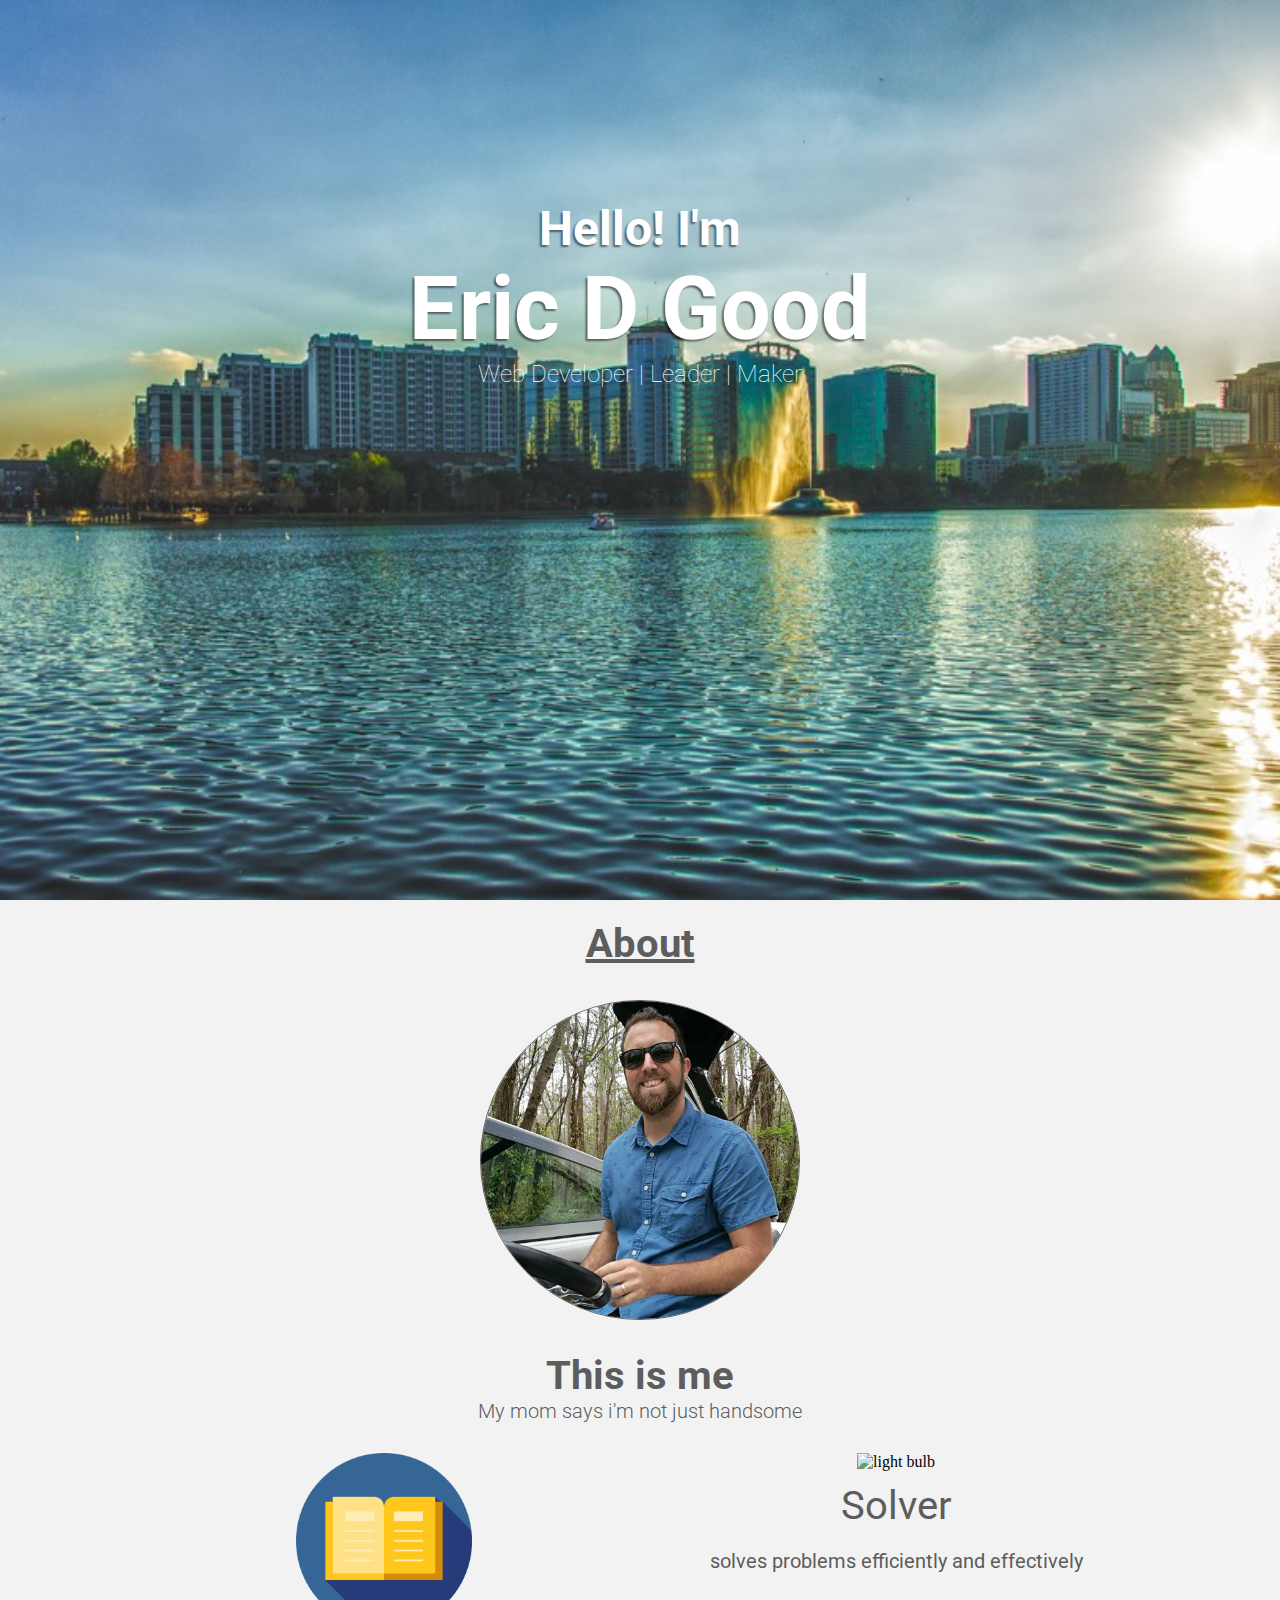
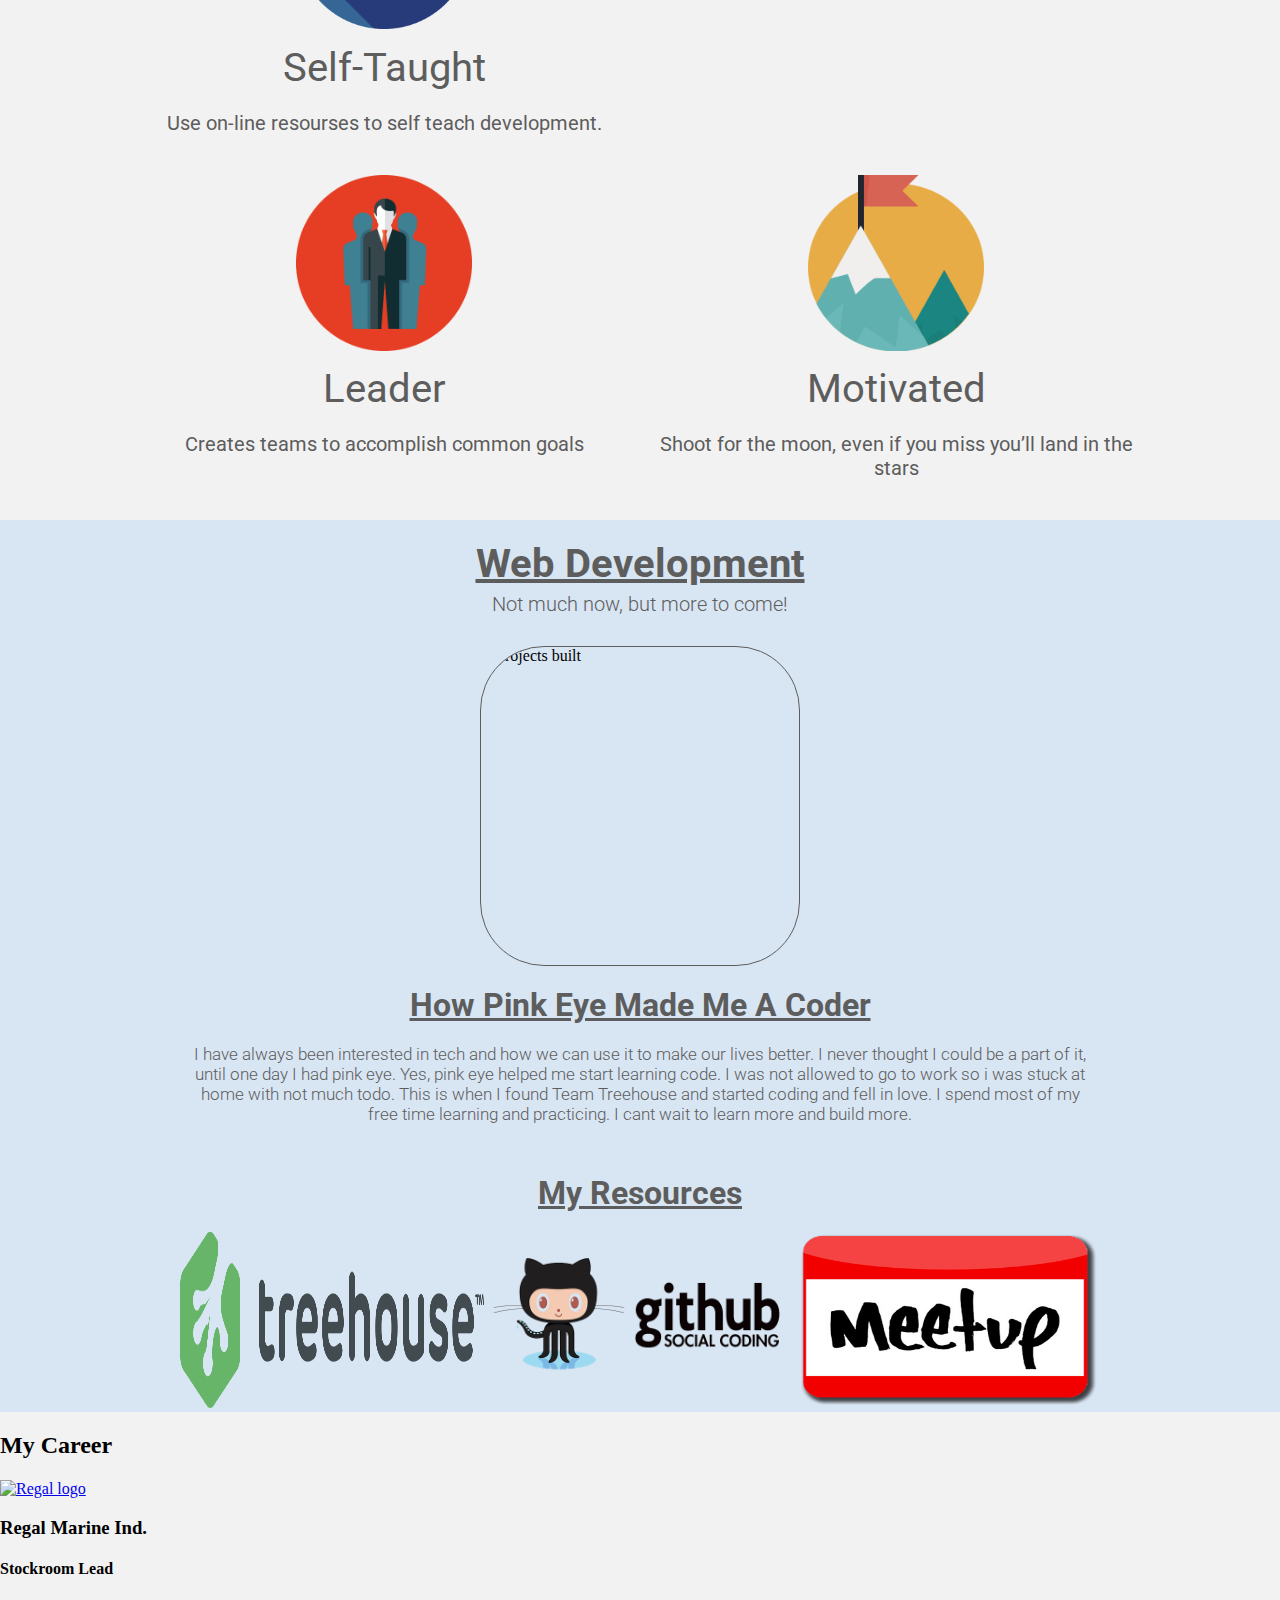
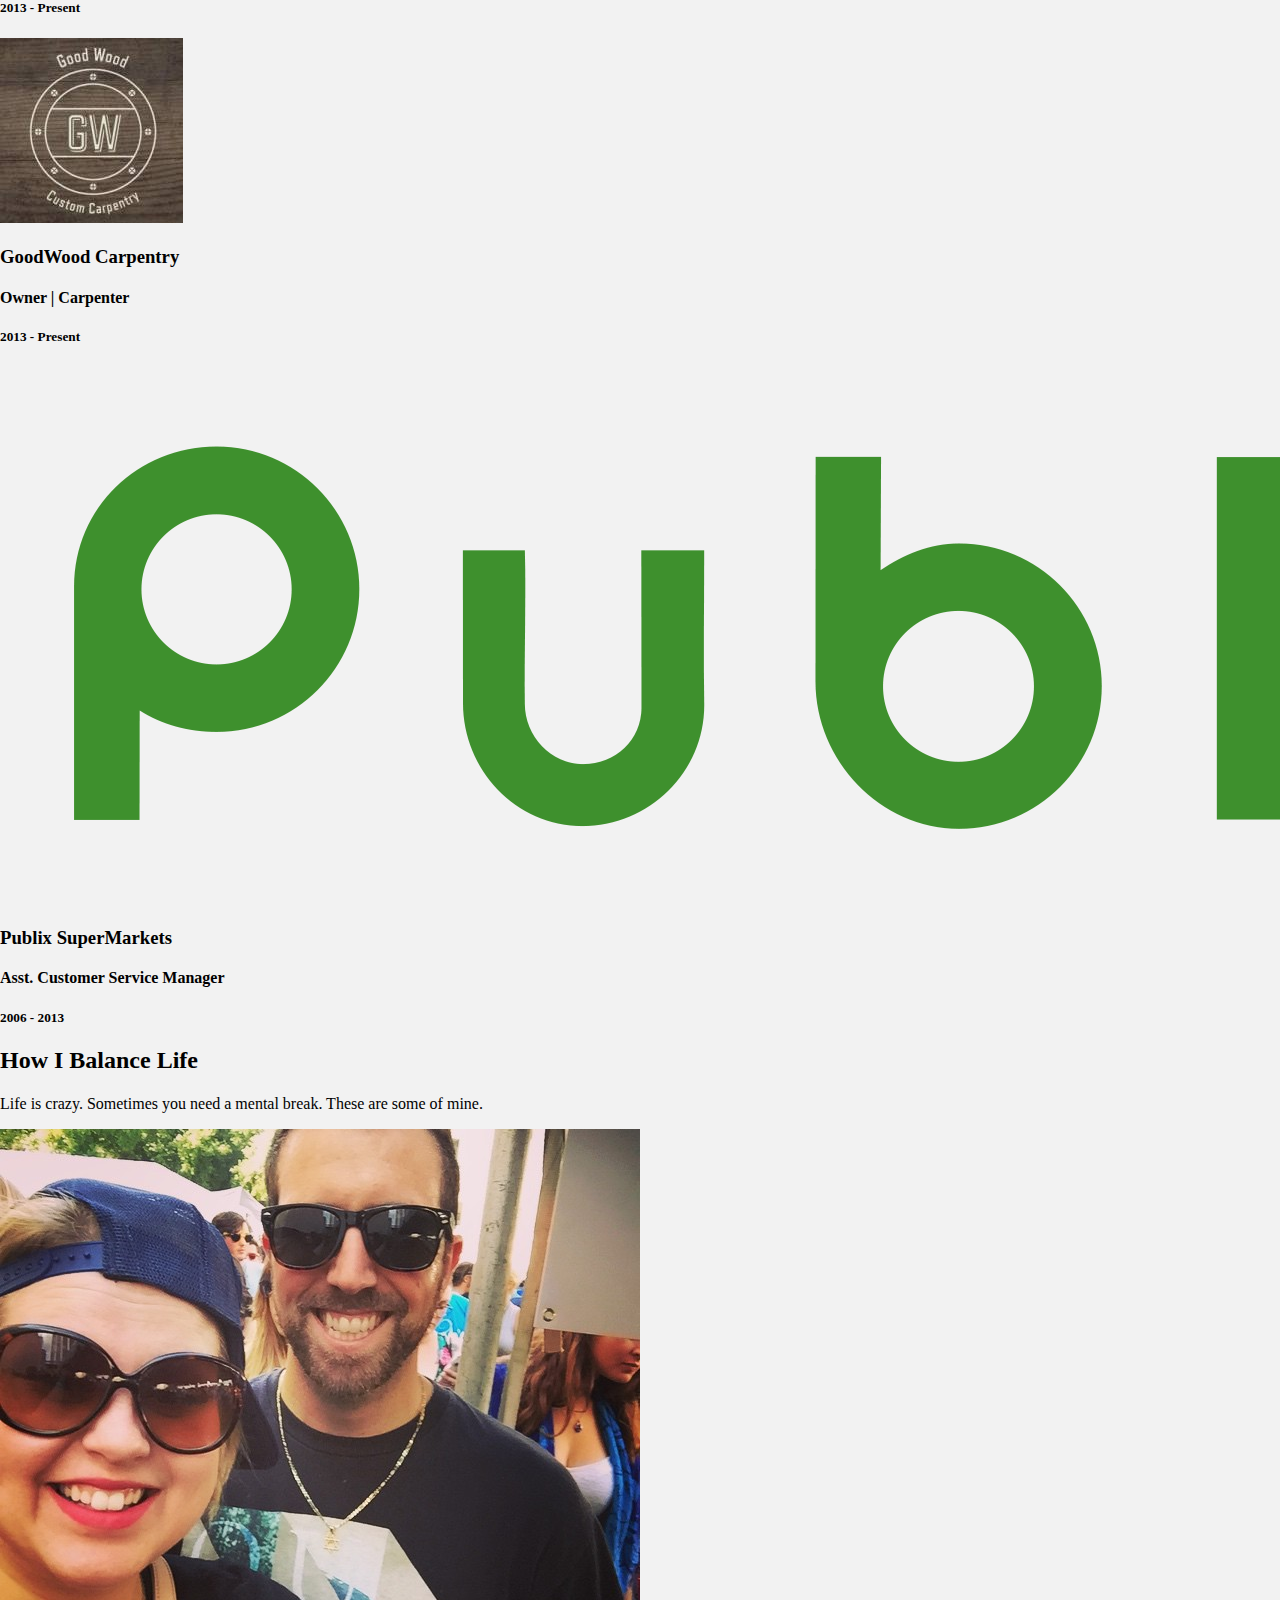
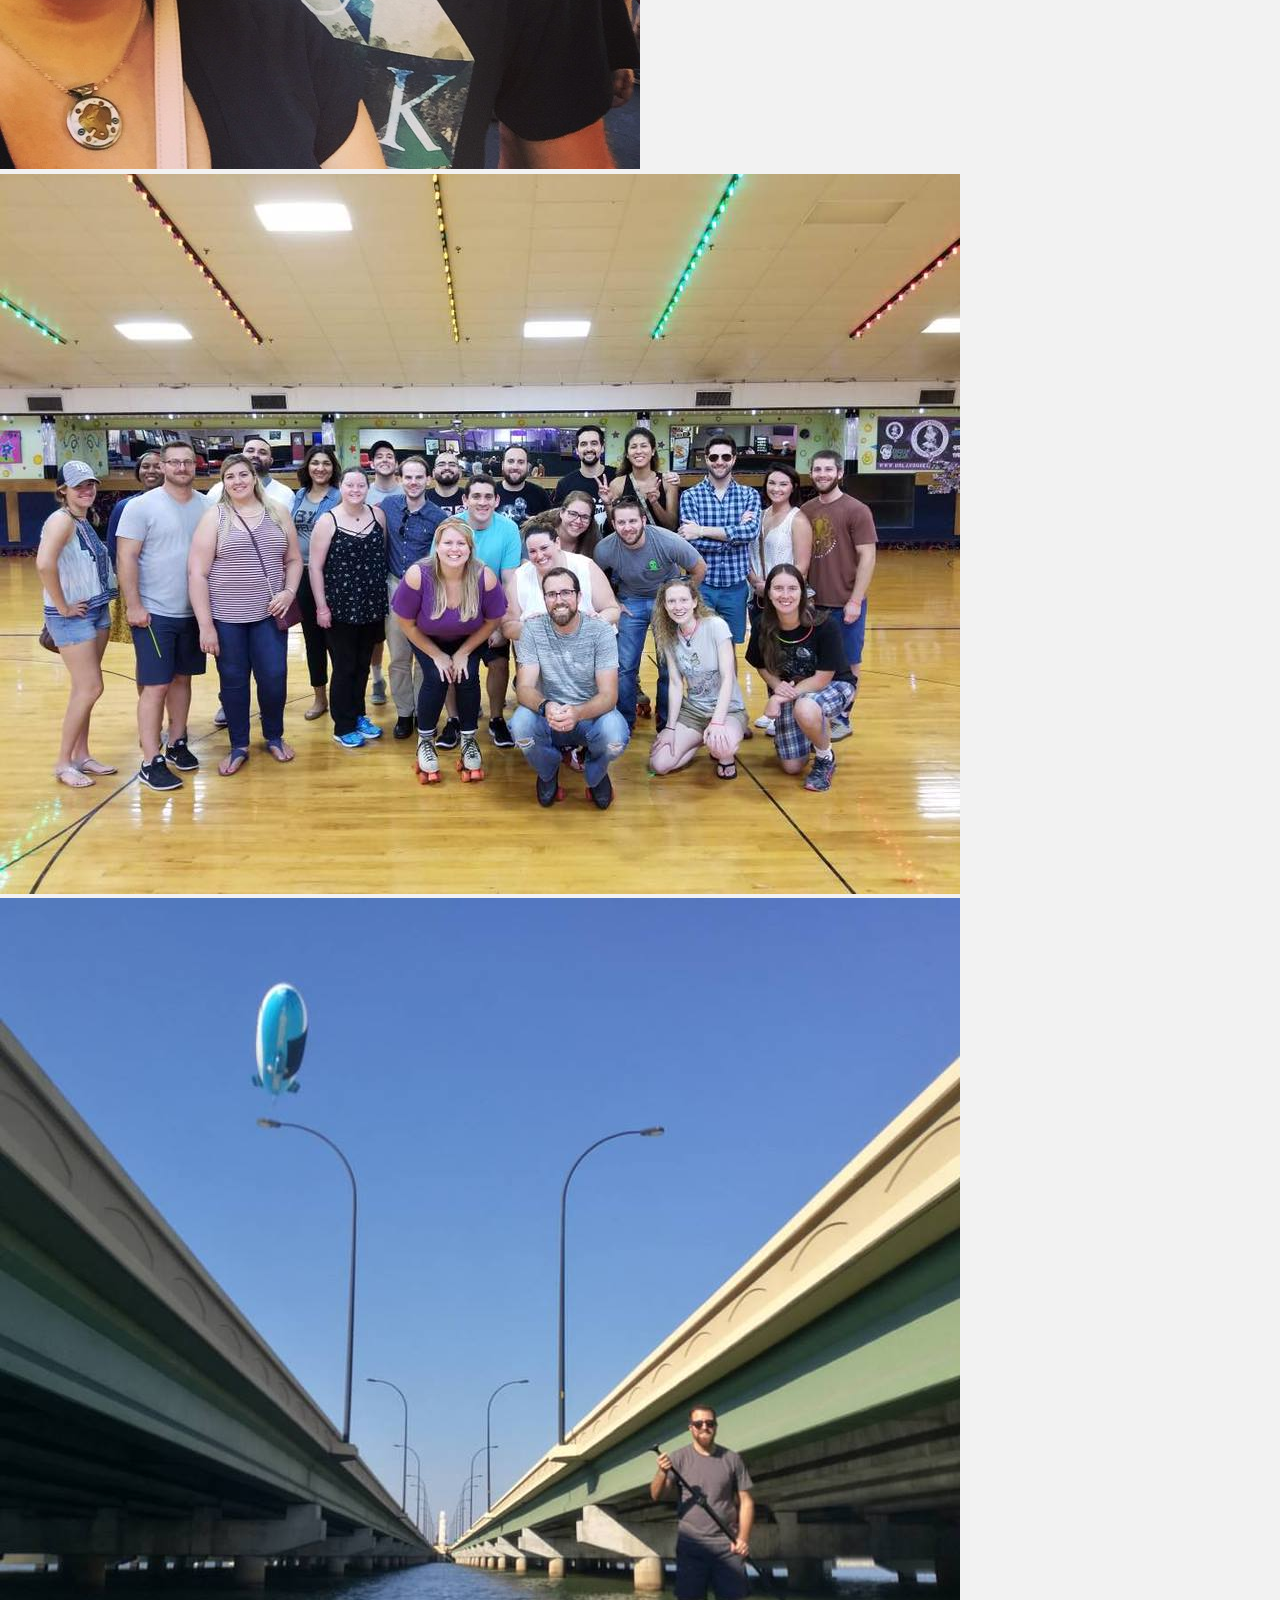
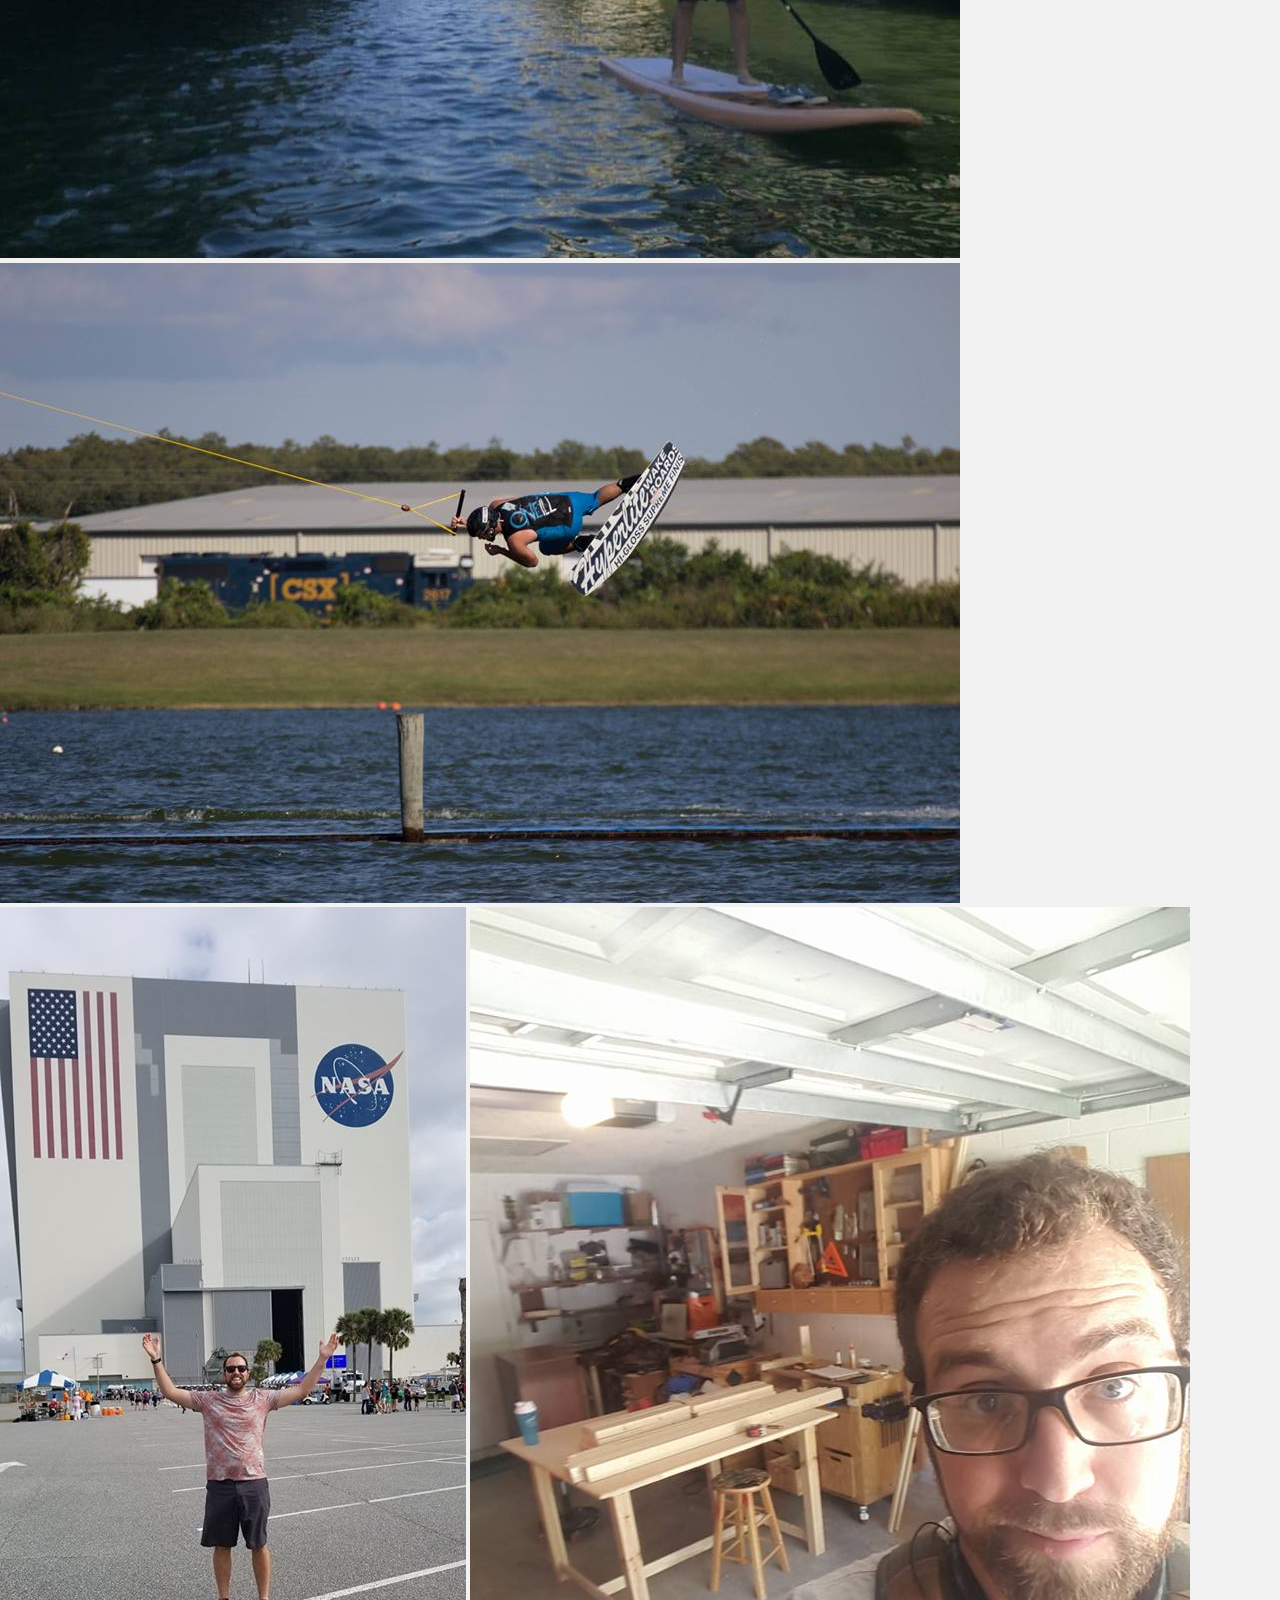
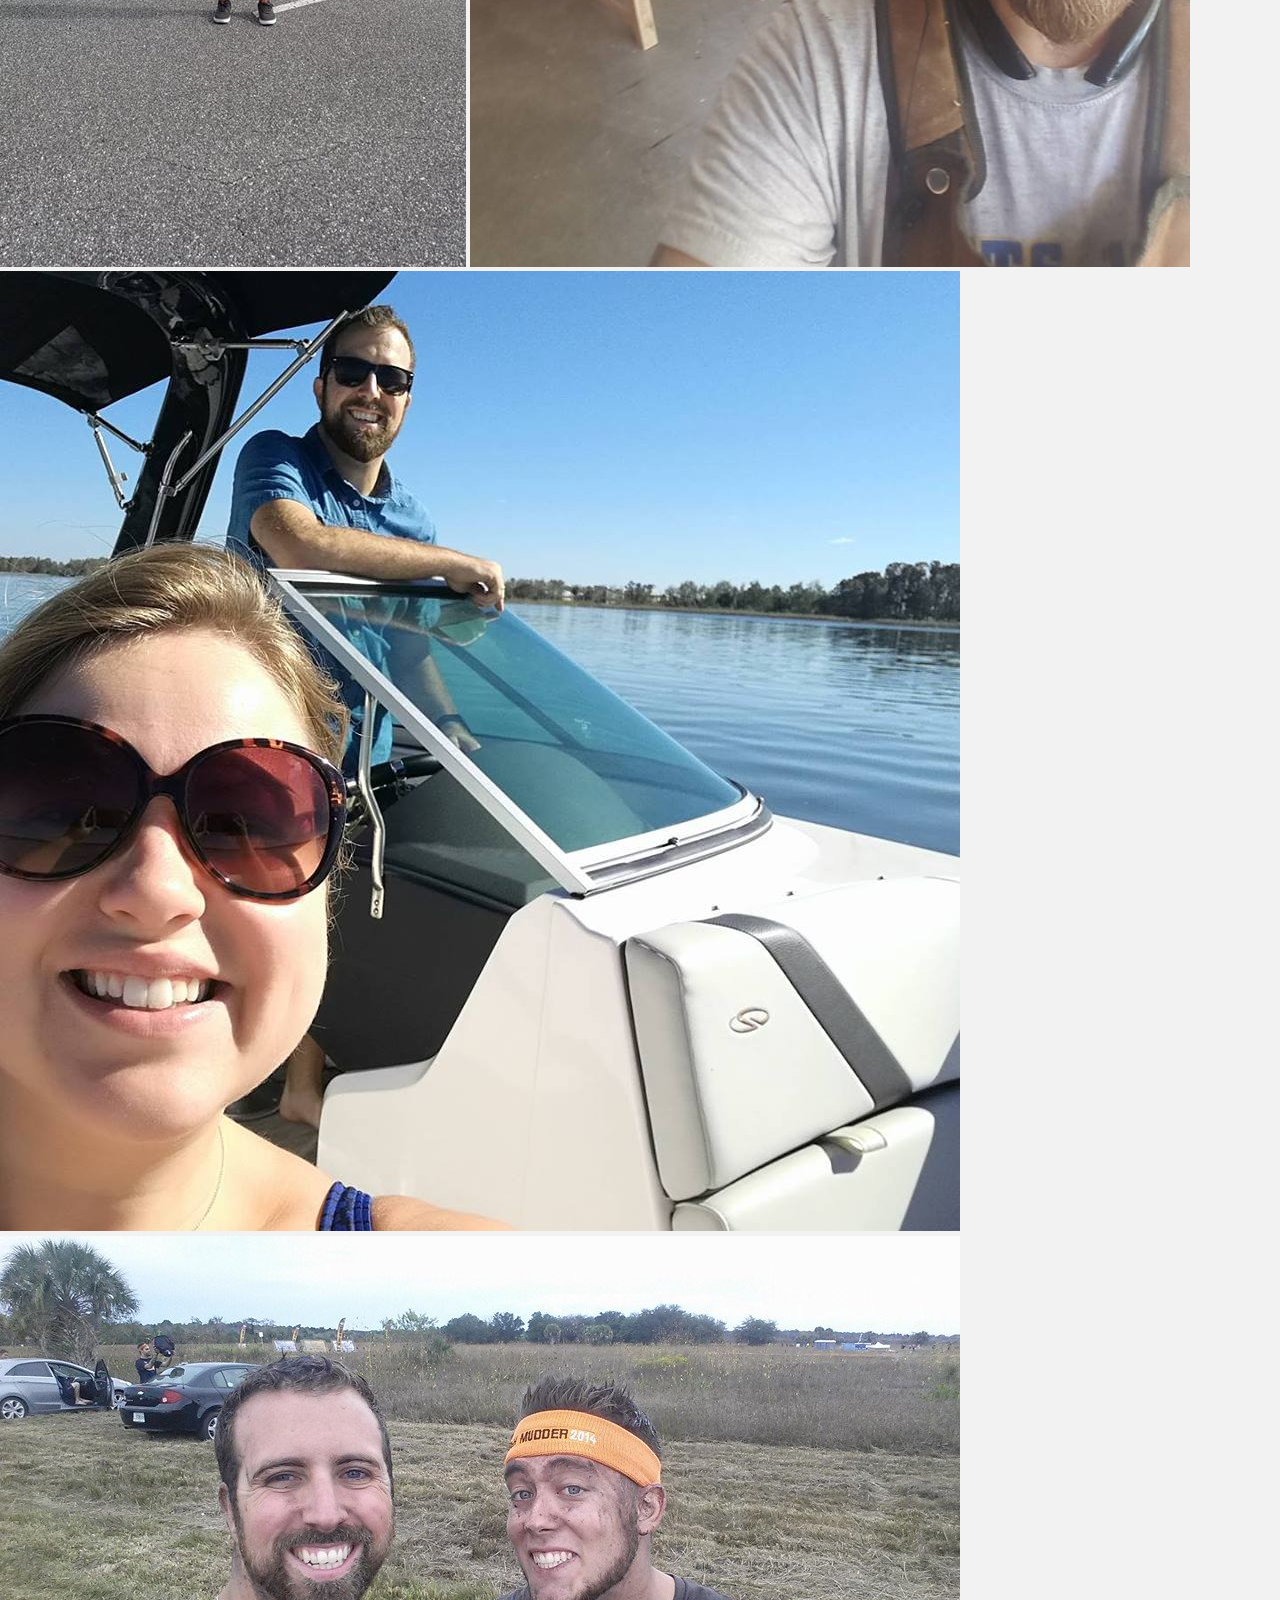
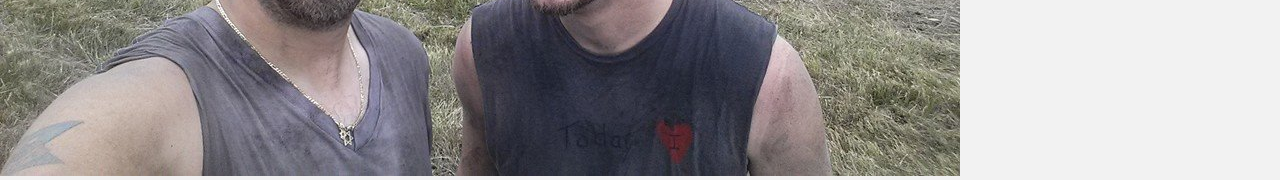
==== commit c9166855: "Updating portfolio through git" ====
--- a/index.html
+++ b/index.html
@@ -17,7 +17,9 @@
 			<h1 class="name"> Eric D Good</h1>
 			<p class="titles">Web Developer | Leader | Maker</p>
 		</header>
+
 	<div class="main">
+
 		<div class="about">
 			<h2 class="about-h2">About</h2>	
 				<div class="image">
@@ -65,7 +67,52 @@
 				</div>
 		</div>
 
+		<div class="career">
+
+				<h2 class="career-h2">My Career</h2>
+			
+				<div class="regal">
+					<a href="http://www.regalboats.com" target="blank"><img src="img/regal.png" alt="Regal logo"></a>
+					<h3>Regal Marine Ind.</h3>
+					<h4>Stockroom Lead</h4>
+					<h5>2013 - Present</h5>
+				</div>	
+
+				<div class="regal gw">
+					<a href="http://www.goodwoodcarpentry.net" target="blank"><img src="img/gw.jpg" alt="goodwood logo"></a>
+					<h3>GoodWood Carpentry</h3>
+					<h4>Owner | Carpenter</h4>
+					<h5>2013 - Present</h5>
+				</div>	
+
+				<div class="publix">
+					<a href="http://www.publix.com" target="blank"><img src="img/publix1.png" alt="publix logo"></a>
+					<h3>Publix SuperMarkets</h3>
+					<h4>Asst. Customer Service Manager</h4>
+					<h5>2006 - 2013</h5>
+				</div>	
+		</div>
+
+		<div class="balance">
+			<h2 class="balance-h2">How I Balance Life</h2>
+				<p class="more-bal">Life is crazy. Sometimes you need a mental break. These are some of mine.</p>
+
+			<div class="balance-img">
+				<img src="img/wife.jpg"/>
+				<img src="img/friends.jpg">
+				<img src="img/paddle.jpg">
+				<img src="img/wake.jpg">
+				<img src="img/space.jpg">
+				<img src="img/wood.jpg">
+				<img src="img/boat.jpg">
+				<img src="img/run.jpg">
+			</div>
+
+		</div>
+
 	</div>	
 
 </body>
-</html>+</html>
+
+
--- a/script.css
+++ b/script.css
@@ -5,7 +5,6 @@
 
 .main 
 {
-	/*width: 80%;*/
 	margin-left: auto;
 	margin-right: auto;
 }
@@ -213,15 +212,19 @@
 
 .res-img
 {
-	width: 80%;
-	margin-left: auto;
-	margin-right: auto;
+	text-align: center;
+	display: inline-block;
+	width: 100%;
+	margin-right: -4px;
+	vertical-align: top;
+
 }
 
 .res-img img
 {
 	width: 19rem;
 	height: 11rem;
+
 }
 
 
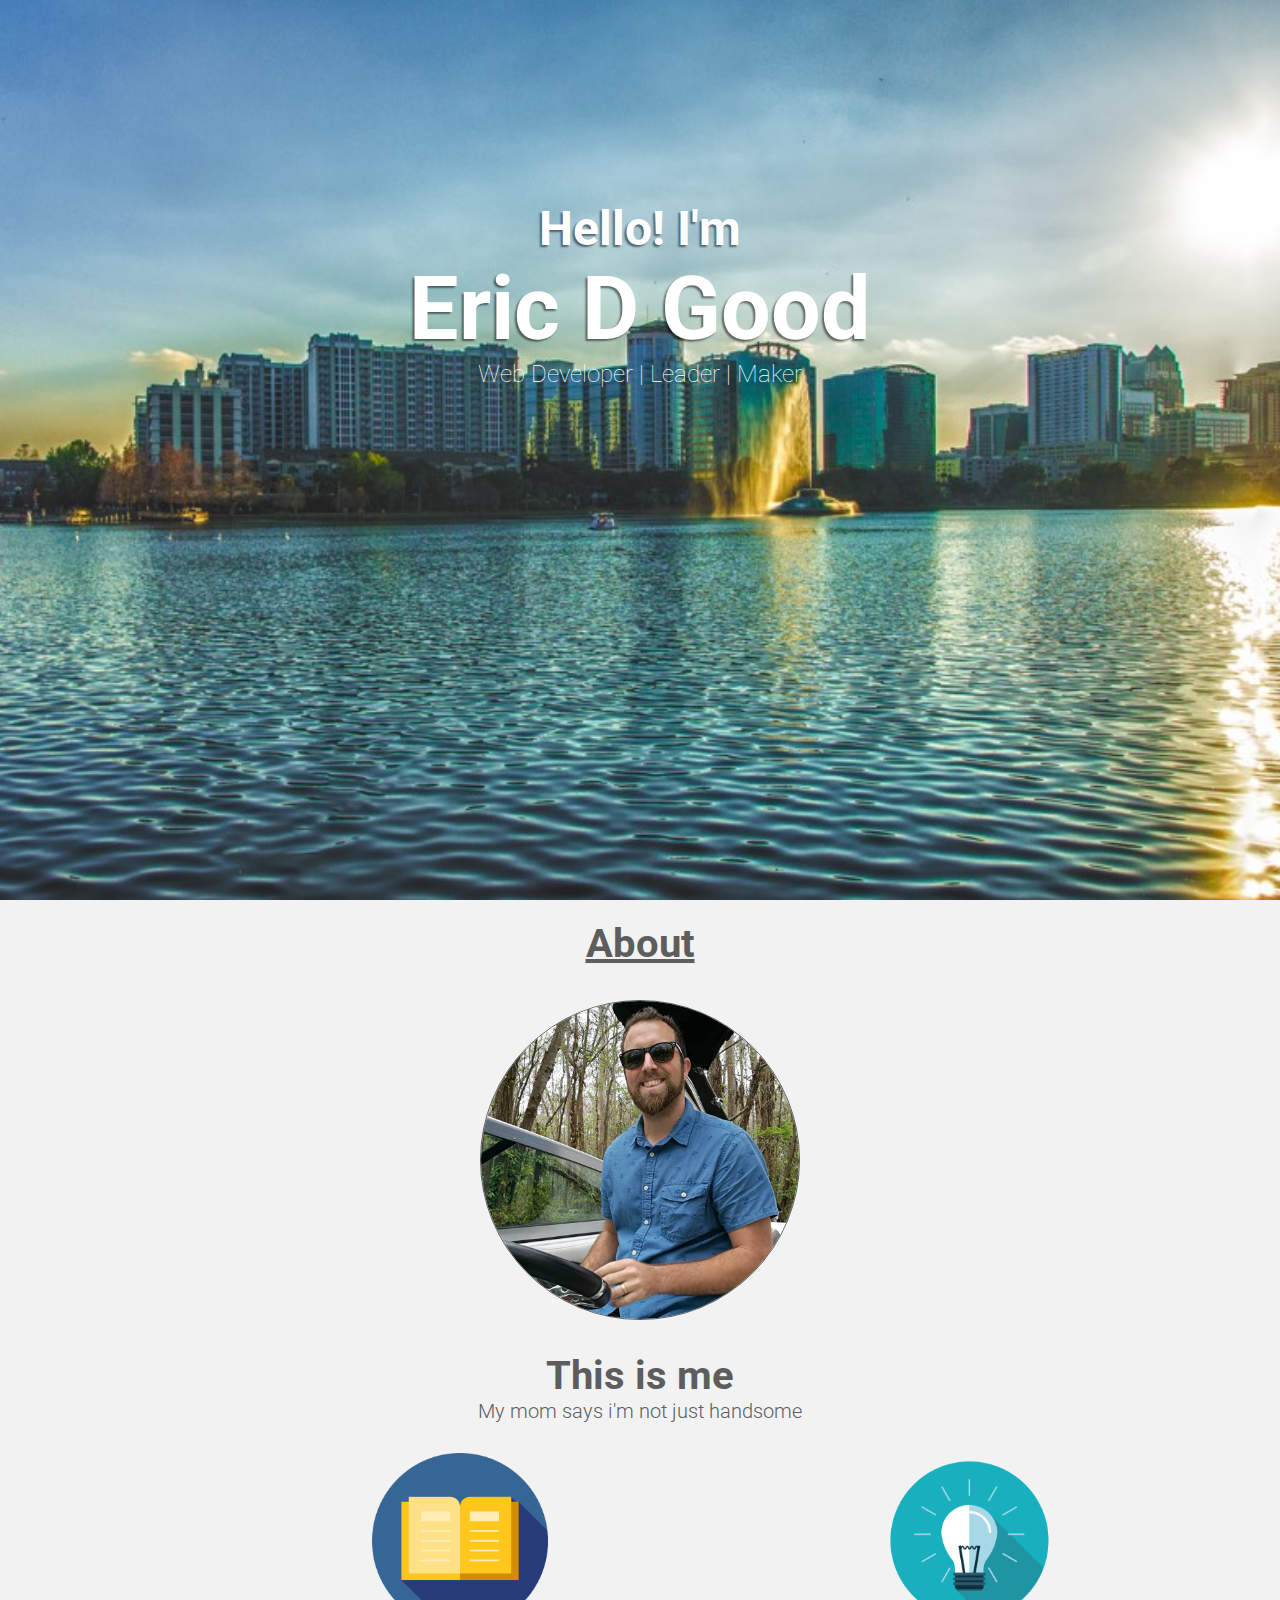
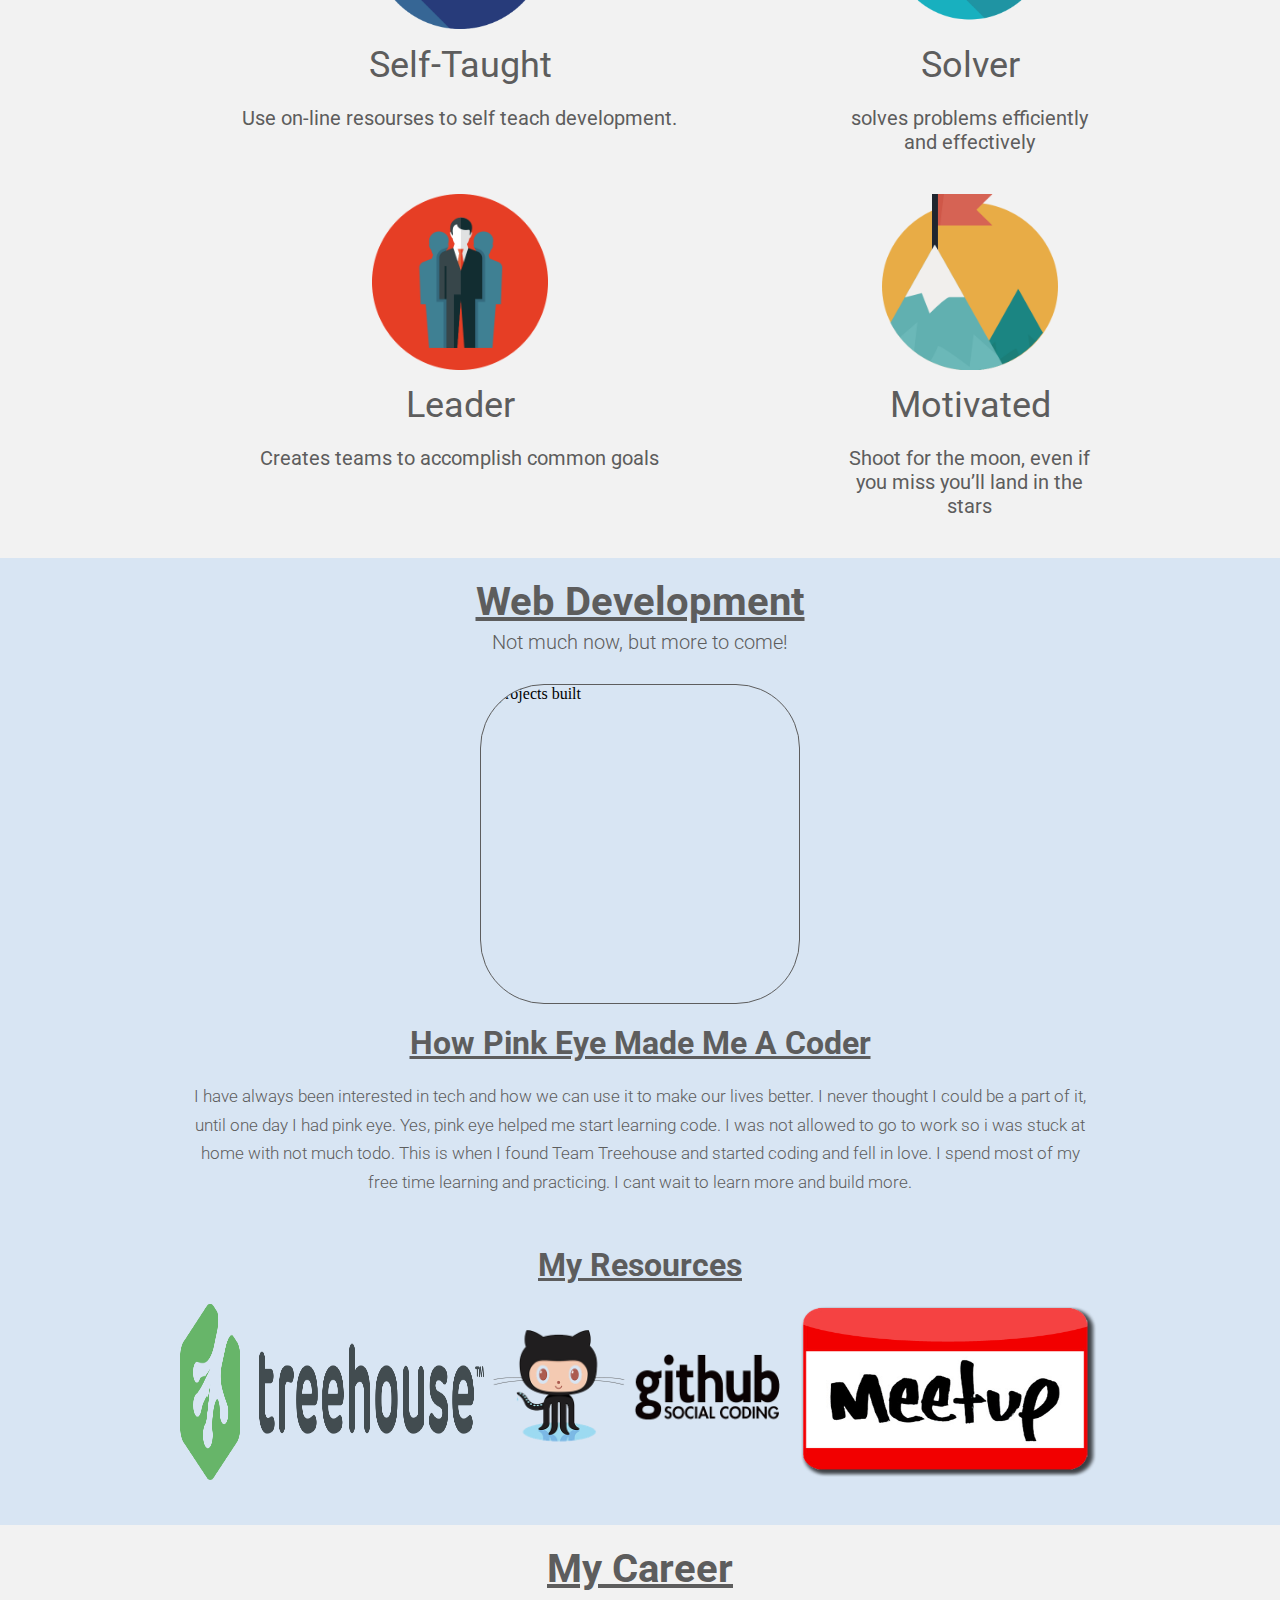
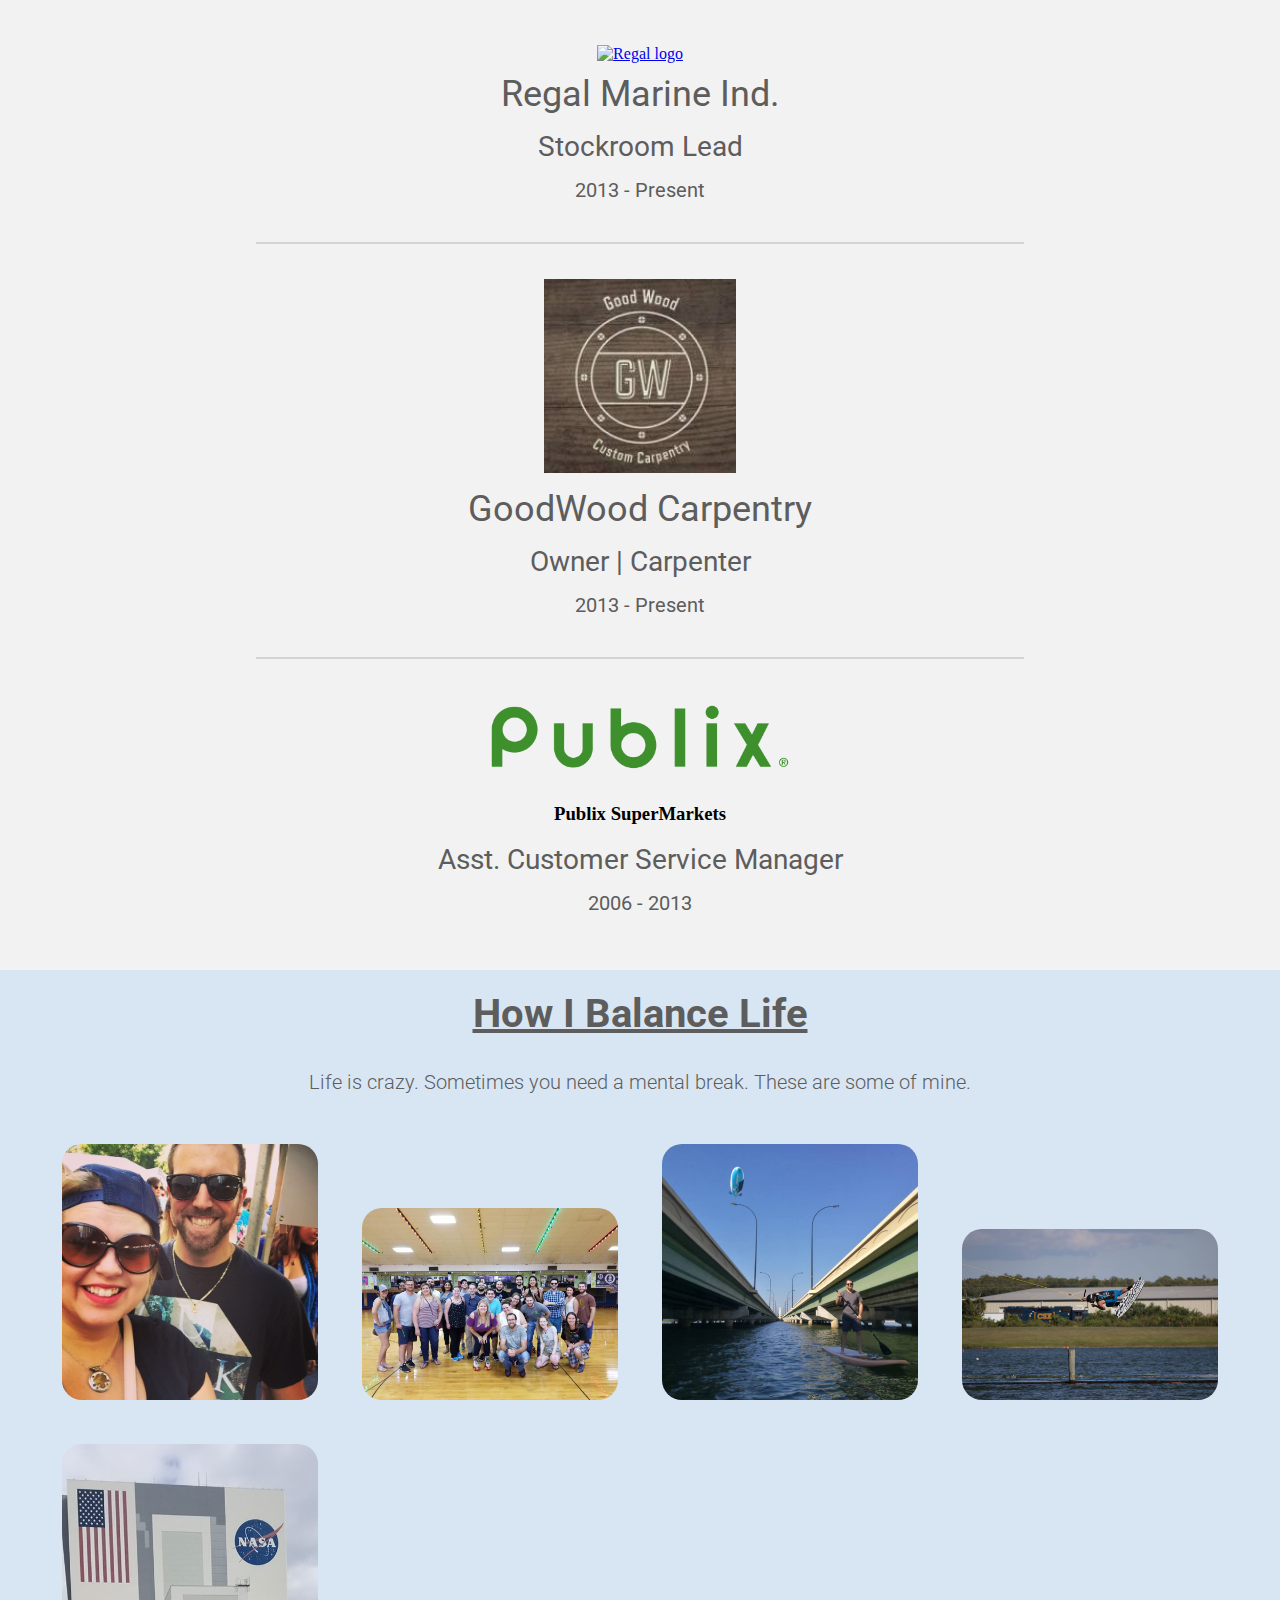
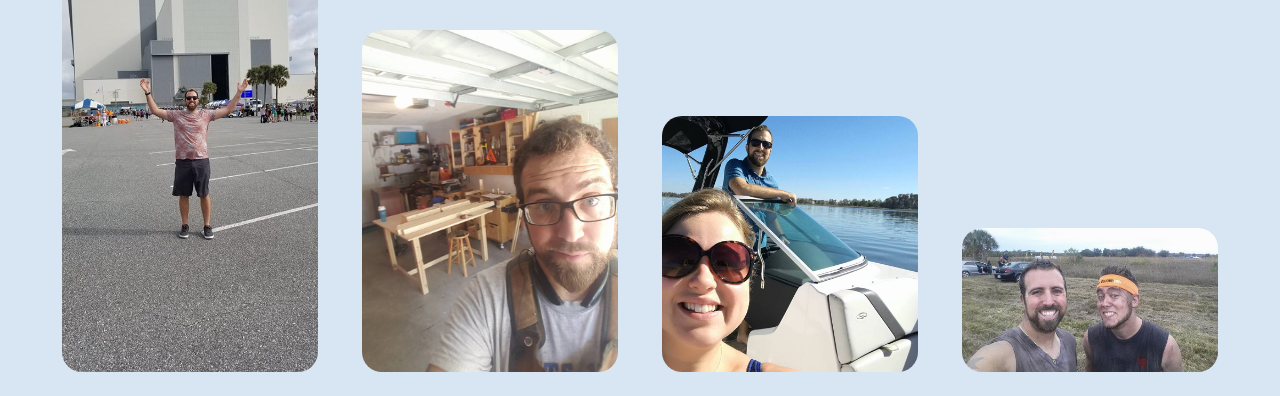
==== commit 15dbe0b8: "fixed the solver img problem" ====
--- a/index.html
+++ b/index.html
@@ -34,7 +34,7 @@
 						<p>Use on-line resourses to self teach development.</p>
 					</div>
 					<div class="solve col 2">
-						<img src="img/solver.png" alt="light bulb">
+						<img src="img/Solver.png" alt="light bulb">
 						<h3>Solver</h3>
 						<p>solves problems efficiently and effectively</p>
 					</div>
--- a/script.css
+++ b/script.css
@@ -65,7 +65,9 @@
 .about-h2,
 .web-h2,
 .pink,
-.resource
+.resource,
+.career-h2,
+.balance-h2
 {
 	font-family: Roboto;
 	font-style: normal;
@@ -118,7 +120,8 @@
 
 .img-mom,
 .more,
-.story
+.story,
+.more-bal
 {
 	font-family: Roboto;
 	font-style: normal;
@@ -137,12 +140,15 @@
 	width: 70%;
 	margin-left: auto;
 	margin-right: auto;
+	line-height: 1.7;
 }
 
 .bullet
 {
 	width: 80%;
 	margin: auto;
+	display: flex;
+	flex-wrap: wrap;
 }
 
 .book, .leader
@@ -152,6 +158,7 @@
 	width: 50%;
 	margin-right: -4px;
 	vertical-align: top;
+		flex: 1 500px;
 }
 
 .solve, .goal
@@ -160,6 +167,7 @@
 	display: inline-block;
 	width: 50%;
 	vertical-align: top;
+		flex: 1 200px;
 }
 
 .bullet img 
@@ -168,13 +176,14 @@
 	height: 11rem;
 }
 
-.bullet h3
+.bullet h3,
+.regal h3
 {
 	font-family: Roboto;
 	font-style: normal;
 	font-weight: normal;
 	line-height: normal;
-	font-size: 2.5rem;
+	font-size: 2.25em;
 	text-align: center;
 	margin-top: 10px;
 	color: #5D5D5D;
@@ -191,9 +200,13 @@
 	text-align: center;
 	color: #5D5D5D;
 	margin-bottom: 40px;
-}
-
-.web
+	width: 70%;
+	margin-right: auto;
+	margin-left: auto;
+}
+
+.web,
+.balance
 {
 	background-color: rgb(216, 229, 243);
 }
@@ -217,45 +230,112 @@
 	width: 100%;
 	margin-right: -4px;
 	vertical-align: top;
-
+	margin-bottom: 40px;
 }
 
 .res-img img
 {
 	width: 19rem;
 	height: 11rem;
-
-}
-
-
-
-
-
-
-
-
-
-
-
-
-
-
-
-
-
-
-
-
-
-
-
-
-
-@media (min-width: 900px) {
-	body {
-		
+}
+
+.career
+{
+	text-align: center;
+}
+
+.regal img,
+.publix img
+{
+	width: 20em;
+	margin-top: 20px;
+}
+
+.gw img
+{
+	width: 12em;
+}
+
+.career img:hover
+{
+	border: 2px solid black;
+	padding: 5px;
+	border-radius: 10px;
+}
+
+
+h4,
+h5
+{
+	font-family: Roboto;
+	font-style: normal;
+	font-weight: normal;
+	line-height: normal;
+	font-size: 1.75em;
+	text-align: center;
+	margin-top: 10px;
+	color: #5D5D5D;
+	margin-bottom: 15px;
+}
+
+h5
+{
+	font-size: 1.25em;
+	border-bottom: 2px solid lightgrey; 
+	width: 60%;
+	margin-left: auto;
+	margin-right: auto;
+	padding-bottom: 40px;
+}
+
+.publix h5
+{
+	border-bottom: none;
+}
+
+.balance
+{
+	text-align: center;
+}
+
+.balance img
+{
+	width: 20%;
+	height: 20%;
+	border-radius: 20px;
+	margin: 20px;
+}
+
+.balance img:hover
+{
+	background: red;
+	border: black 4px solid;
+}
+
+
+
+
+
+
+
+
+
+
+
+
+
+
+
+@media only screen and (min-device-width : 320px) and (max-device-width : 480px) {
+	.balance img {
+		display: block;
 	}
 }
 
-
-
+@media only screen and (min-device-width : 769px) and (max-device-width : 800px) {
+	.balance-img img {
+		display: block;
+	}
+}
+
+
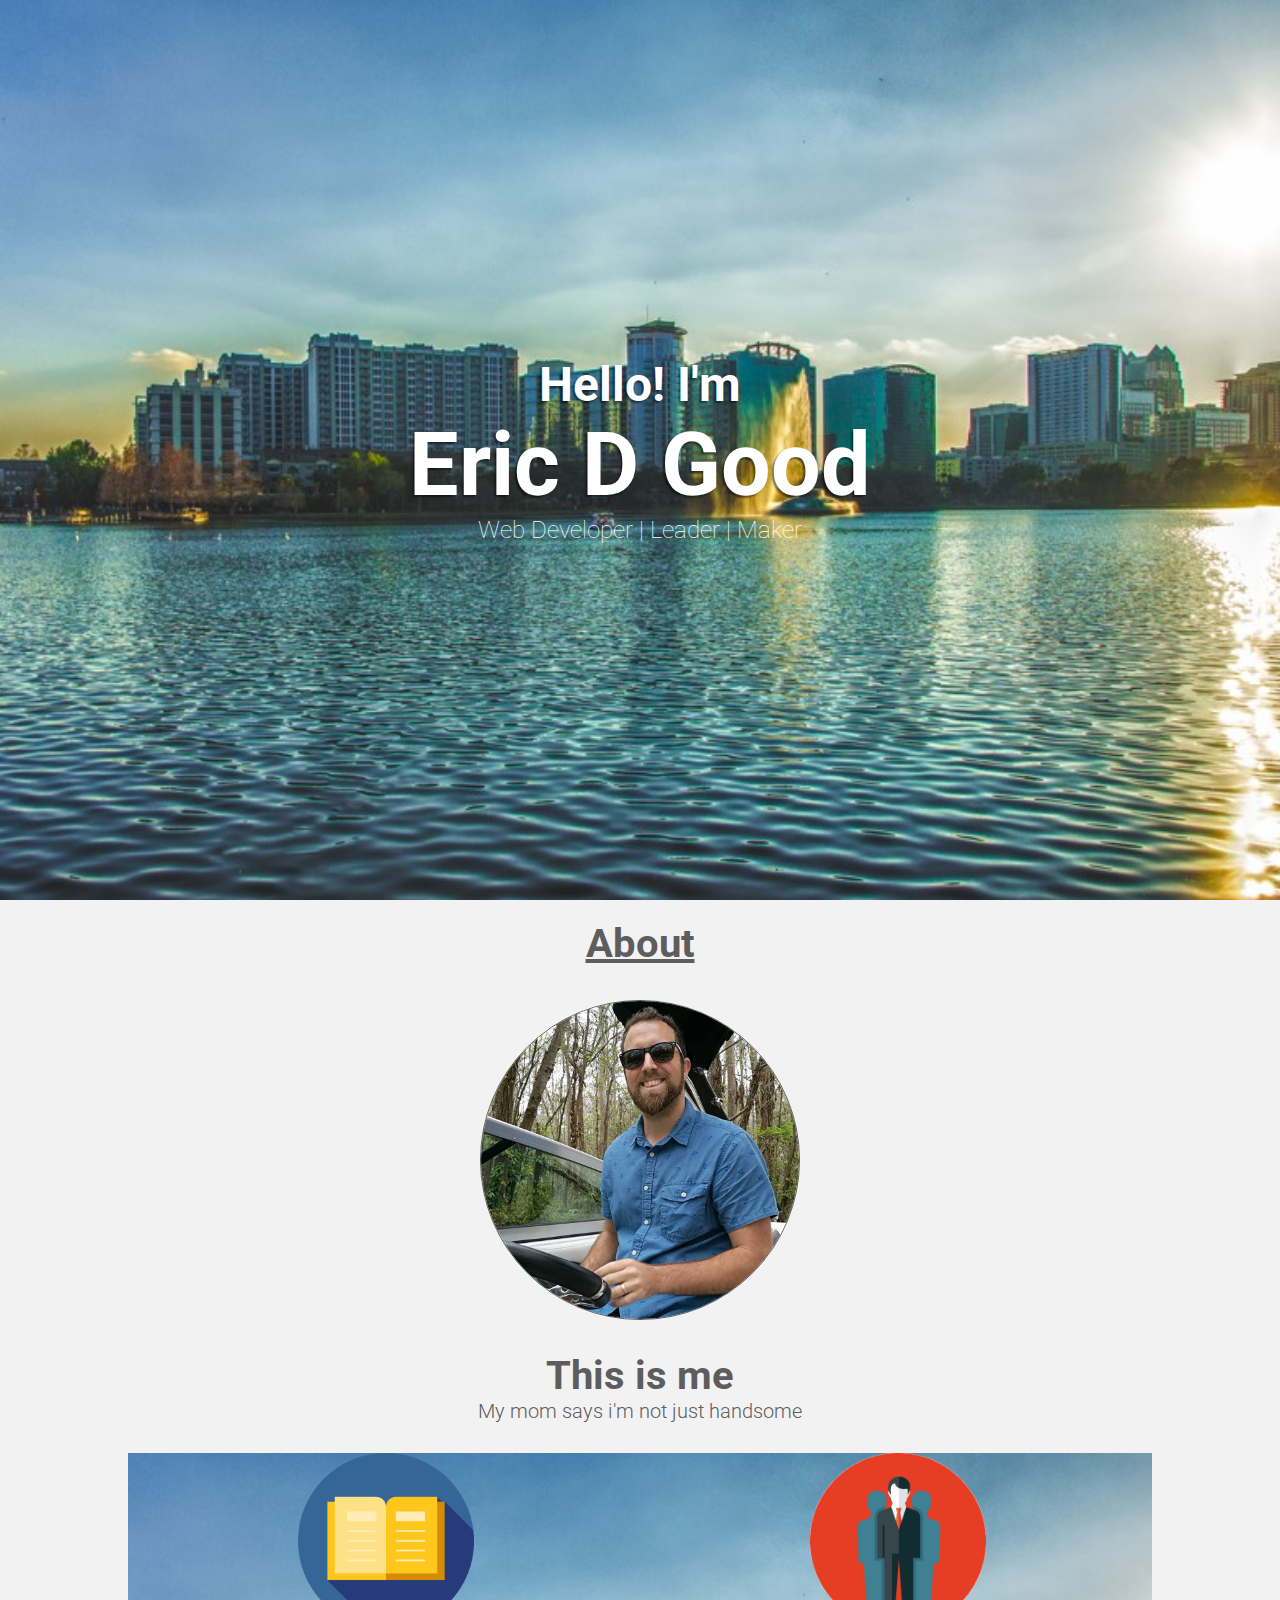
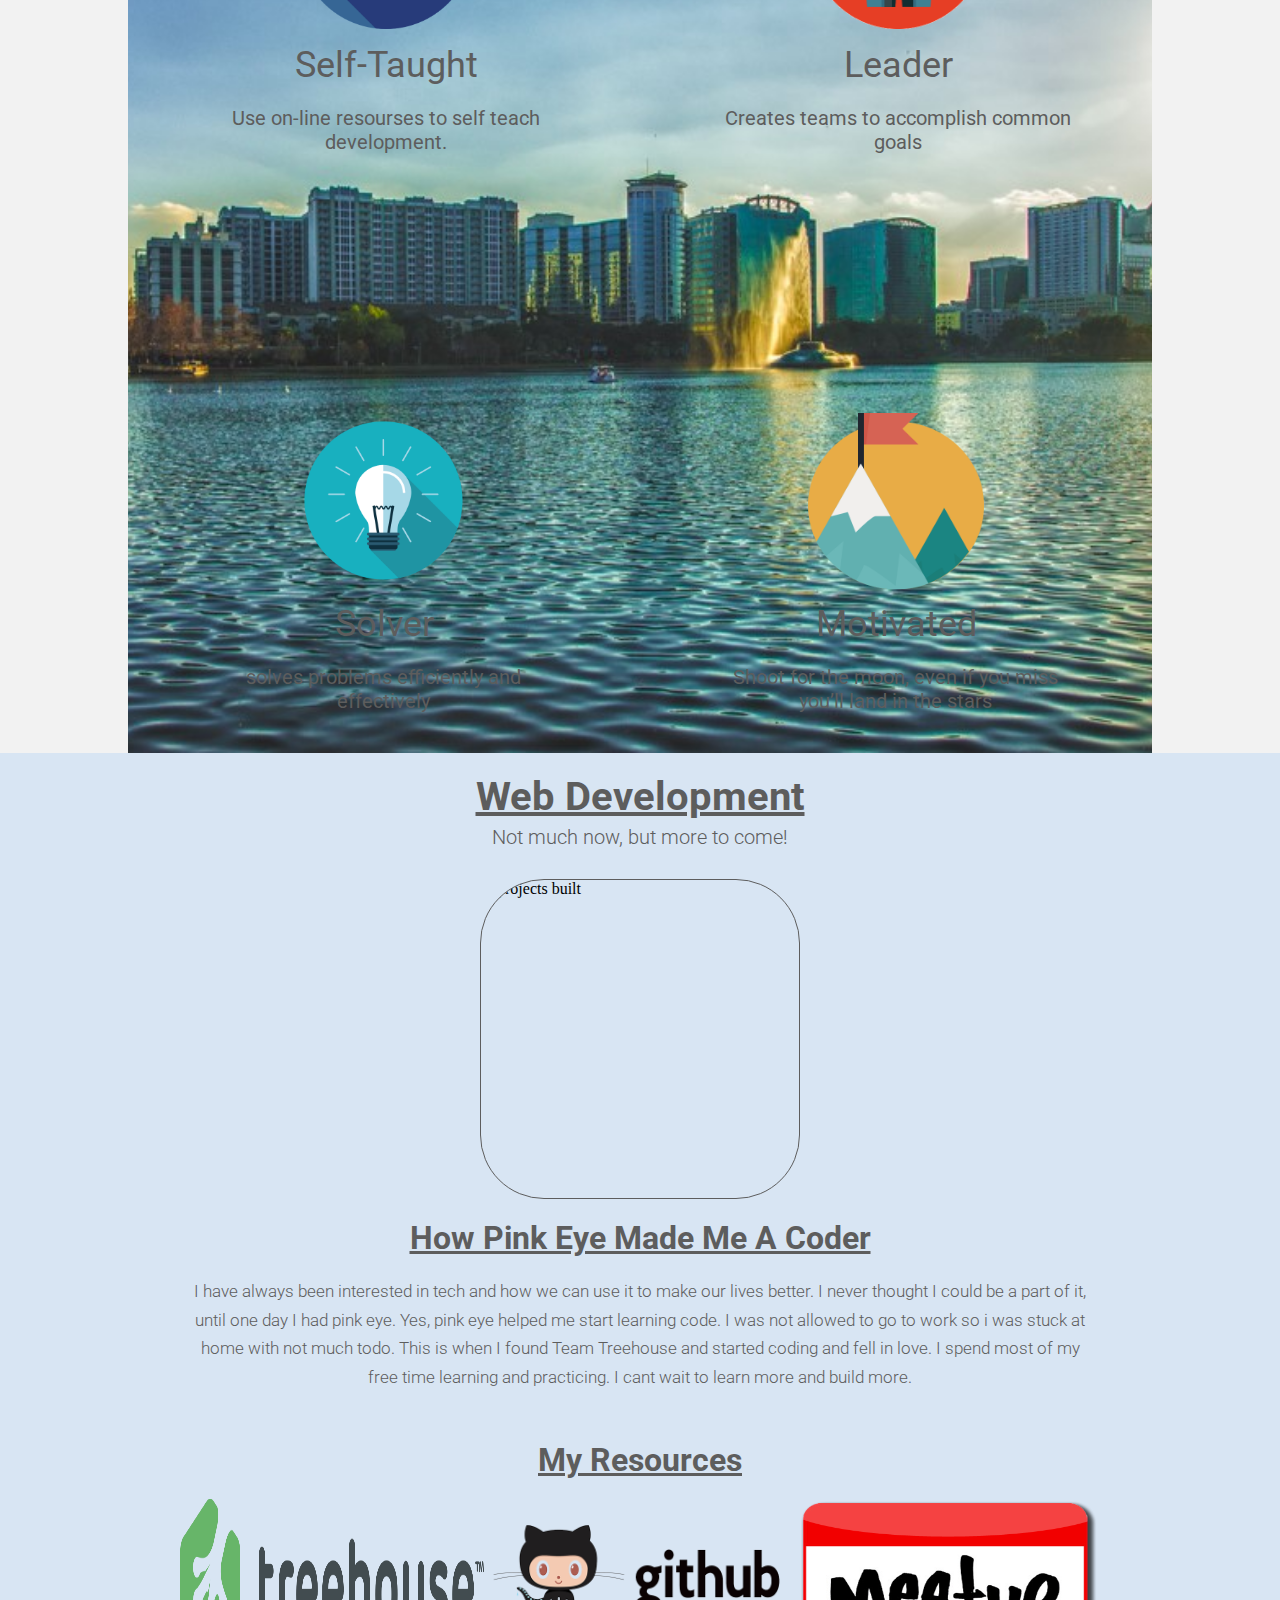
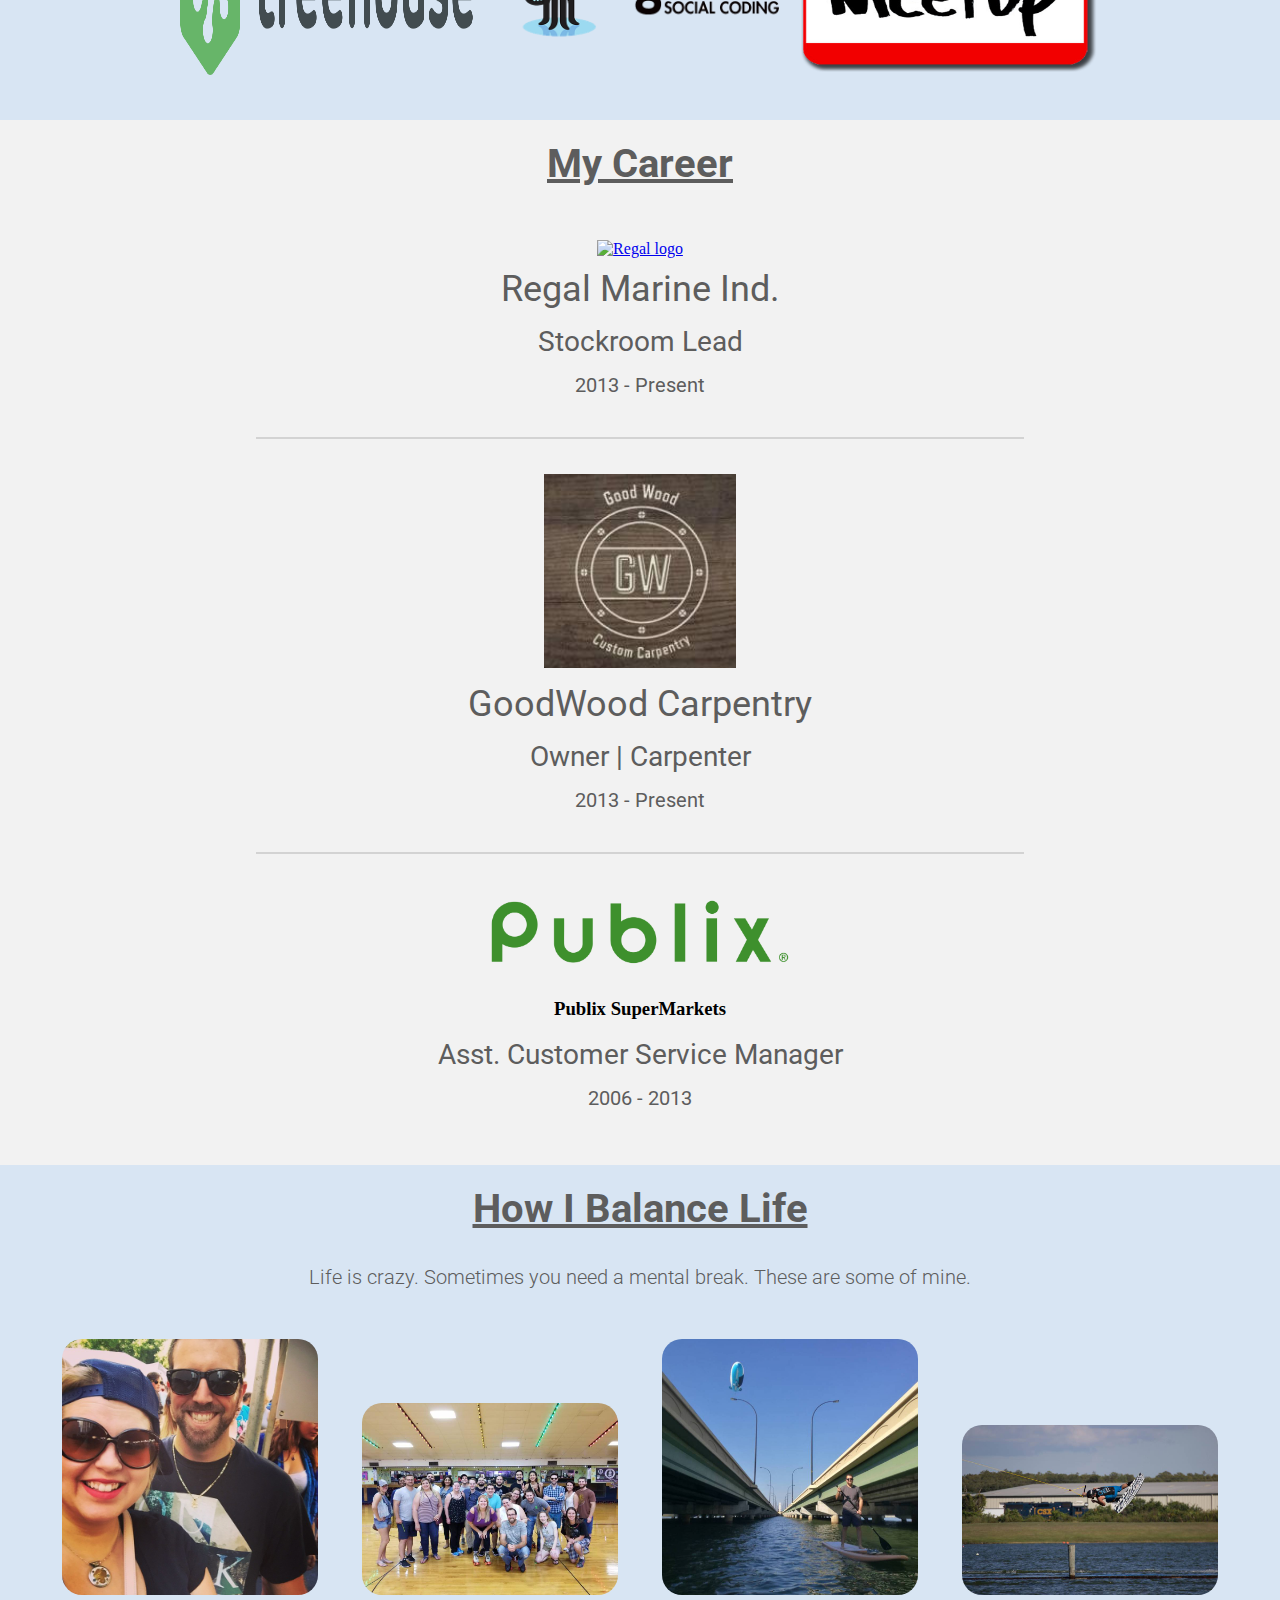
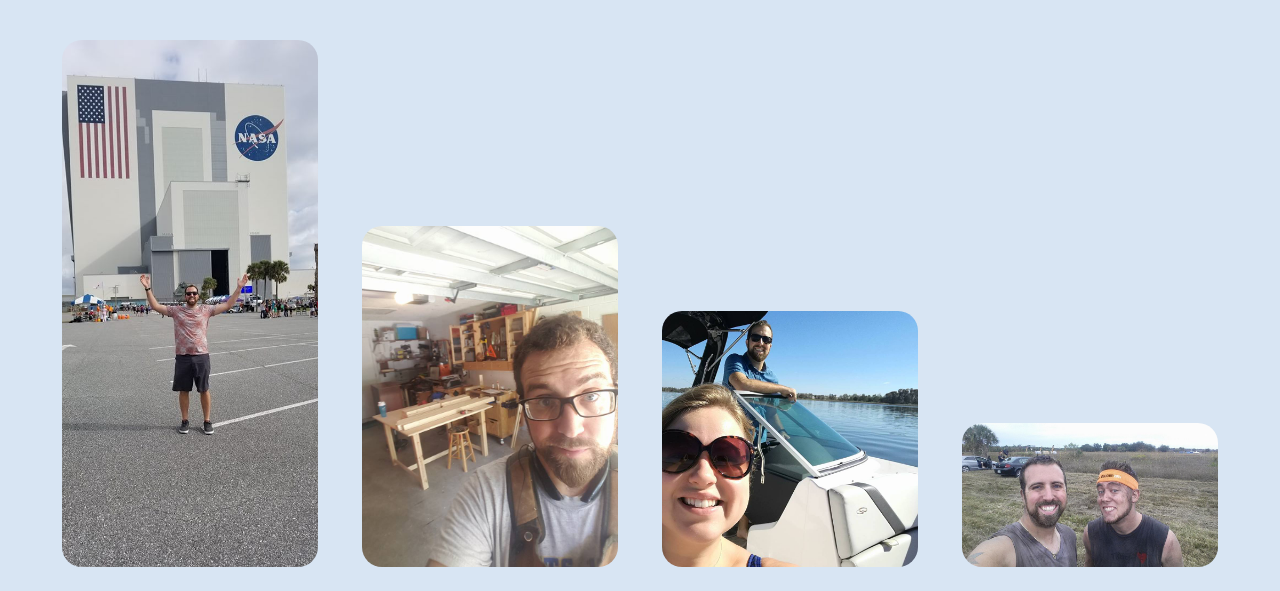
==== commit 6cb3bf8c: "made header flex box" ====
--- a/index.html
+++ b/index.html
@@ -12,7 +12,7 @@
 
 <body>
 
-		<header class="header">
+		<header class="header container">
 			<p class="hello">Hello! I'm</p>
 			<h1 class="name"> Eric D Good</h1>
 			<p class="titles">Web Developer | Leader | Maker</p>
--- a/script.css
+++ b/script.css
@@ -9,13 +9,19 @@
 	margin-right: auto;
 }
 
-header
+
+
+.container
  {
 	background-image:
 	url(img/background.jpg);
 	height: 100vh;
 	background-size: cover;
 	background-position: center;
+	display: flex;
+	flex-direction: column;
+	justify-content: center;
+	align-items: center;
 }
 
 h1
@@ -26,9 +32,7 @@
 	font-weight: bold;
 	line-height: normal;
 	font-size: 5.5rem;
-	text-align: center;
 	margin: 0px;
-
 	color: #FFFFFF;
 	text-shadow: -2px 2px 2px rgba(0, 0, 0, 0.5);
 }
@@ -41,10 +45,7 @@
 	font-weight: bold;
 	line-height: normal;
 	font-size: 3rem;
-	text-align: center;
-	padding-top: 200px;
 	margin: 0px;
-
 	color: #FFFFFF;
 	text-shadow: -2px 2px 2px rgba(0, 0, 0, 0.5);
 }
@@ -56,7 +57,6 @@
 	line-height: normal;
 	font-weight: 100;
 	font-size: 1.5rem;
-	text-align: center;
 	margin: 0px;
 
 	color: #FFFFFF;
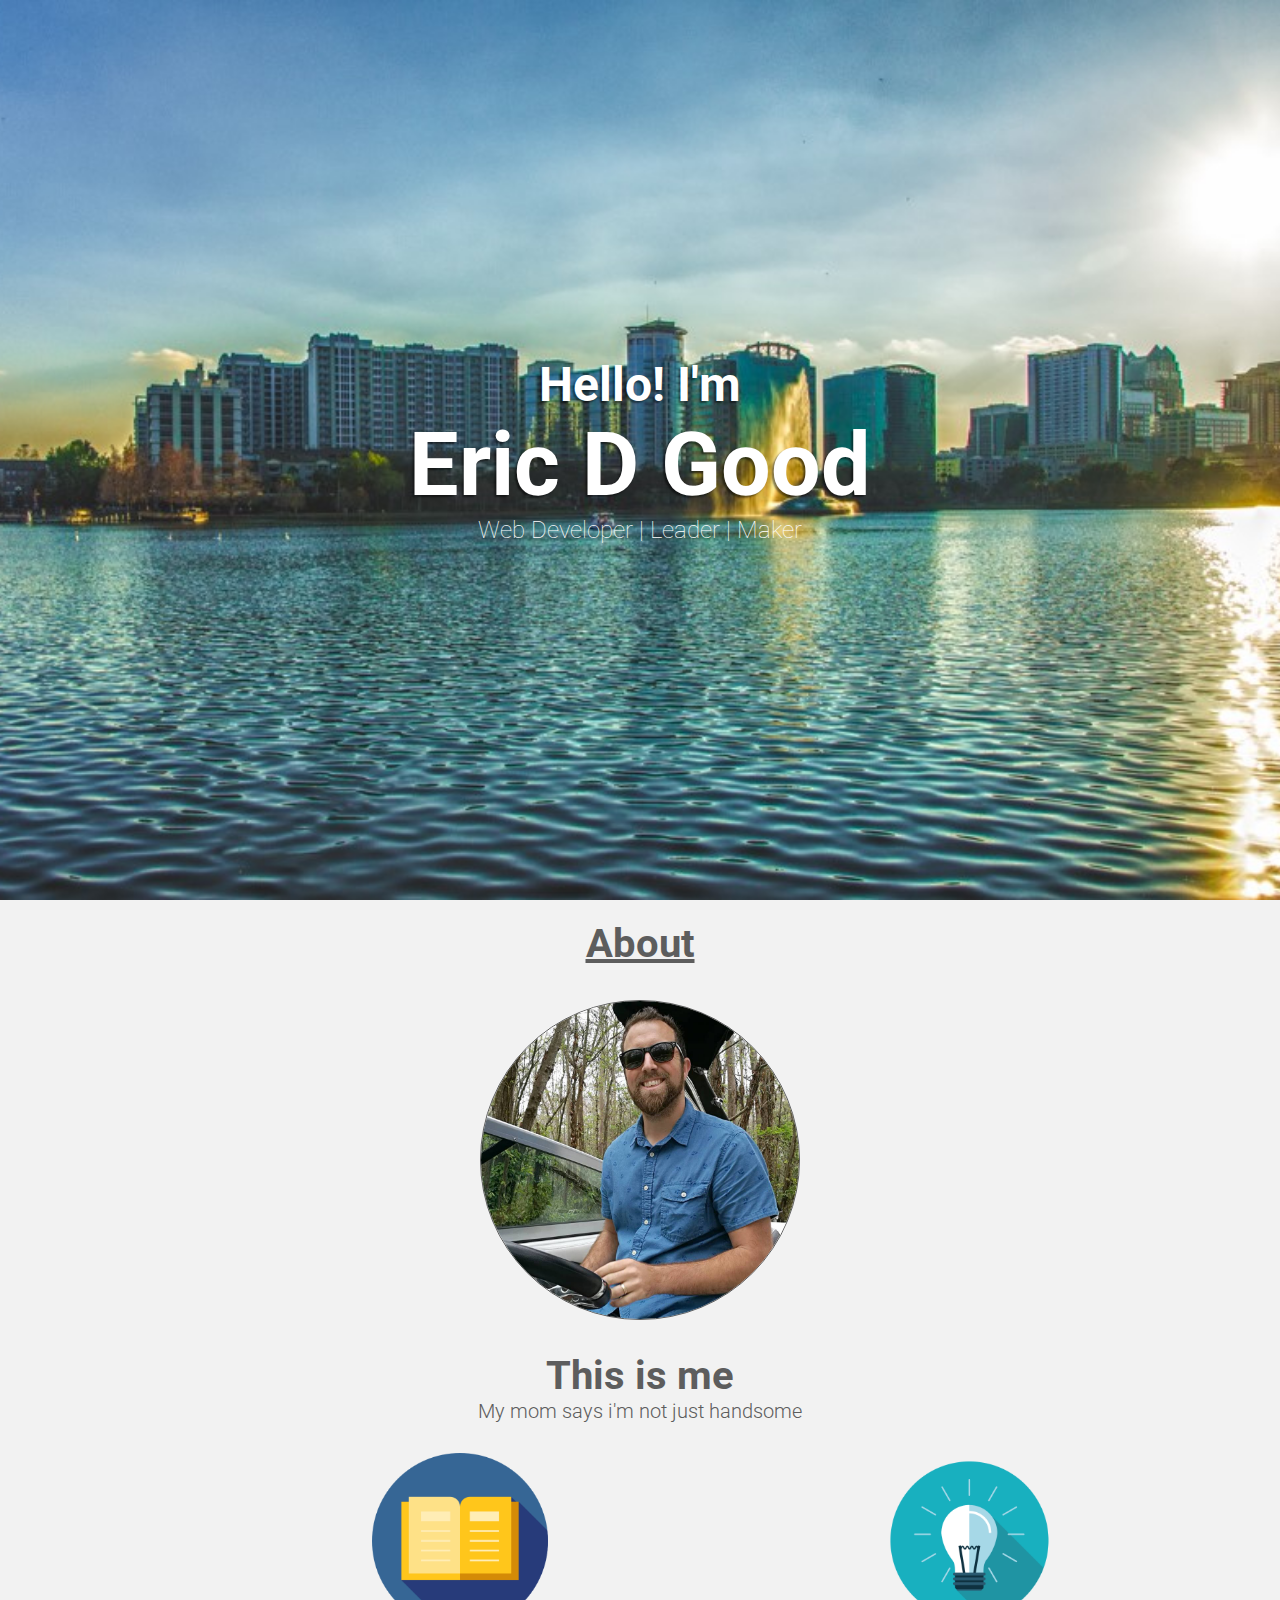
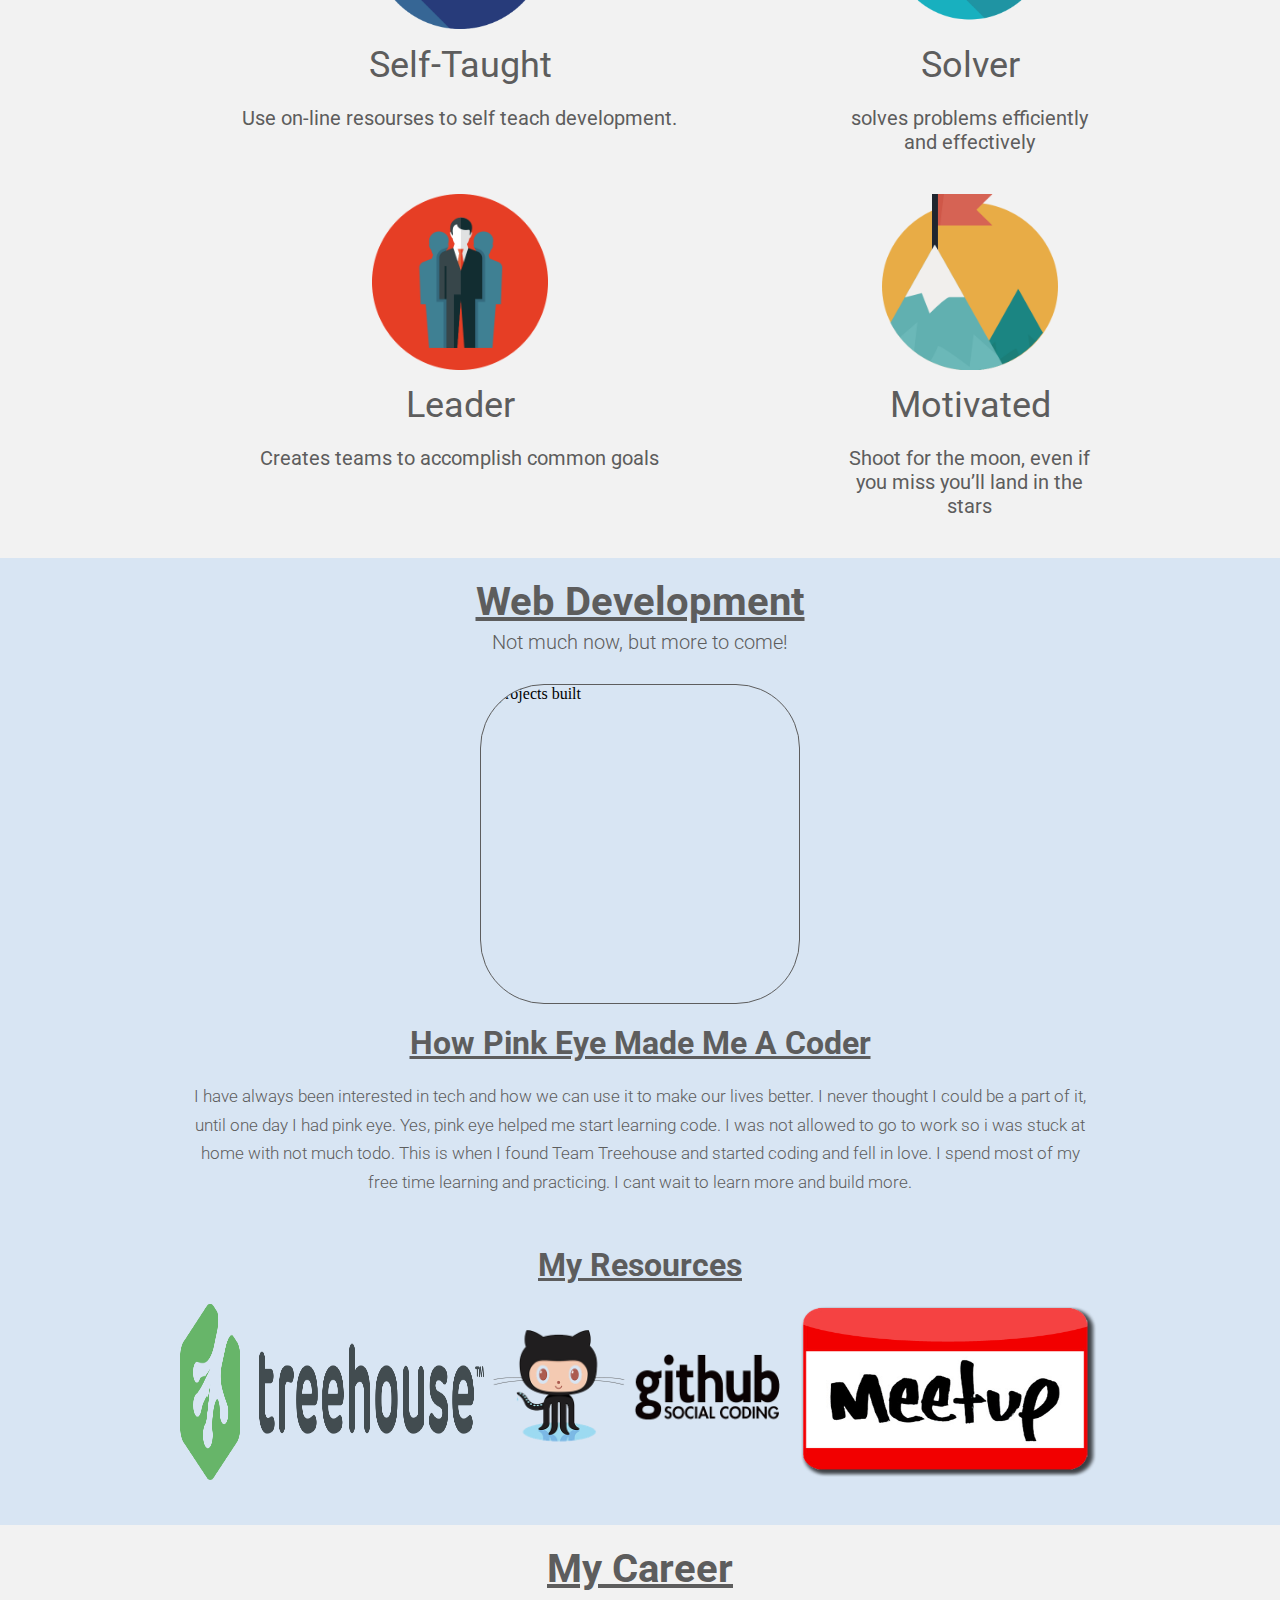
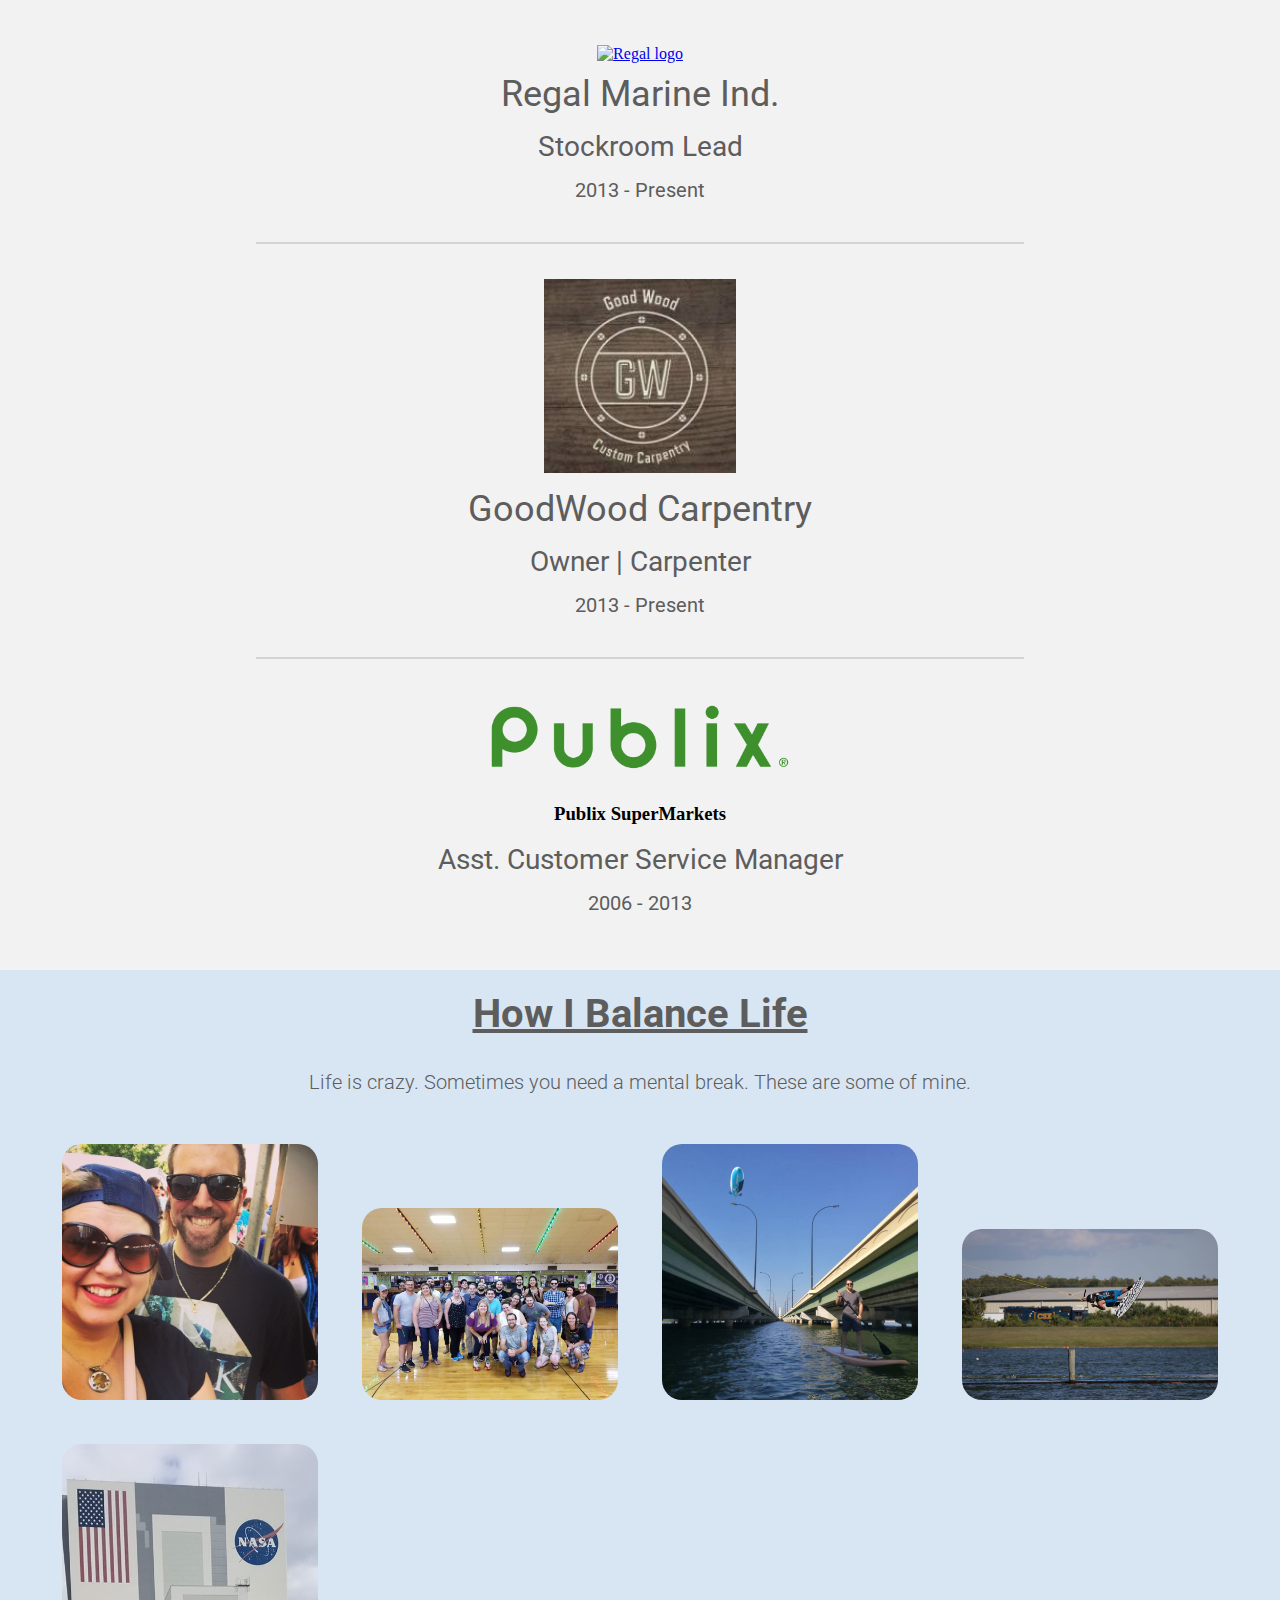
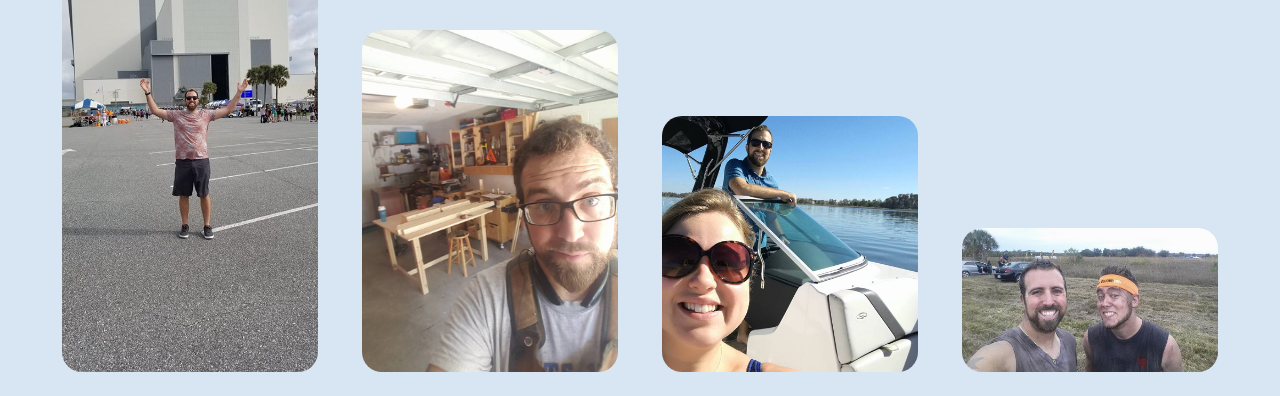
==== commit c3f32aa9: "corr header flex" ====
--- a/index.html
+++ b/index.html
@@ -12,7 +12,7 @@
 
 <body>
 
-		<header class="header container">
+		<header class="header container-header">
 			<p class="hello">Hello! I'm</p>
 			<h1 class="name"> Eric D Good</h1>
 			<p class="titles">Web Developer | Leader | Maker</p>
@@ -27,7 +27,7 @@
 					<p class="img-me">This is me</p>
 					<p class="img-mom">My mom says i'm not just handsome</p>
 				</div>	
-				<div class="bullet container">
+				<div class="bullet ">
 					<div class="book col 1">
 						<img src="img/self.png" alt="book symbol">
 						<h3>Self-Taught</h3>
--- a/script.css
+++ b/script.css
@@ -11,7 +11,7 @@
 
 
 
-.container
+.container-header
  {
 	background-image:
 	url(img/background.jpg);
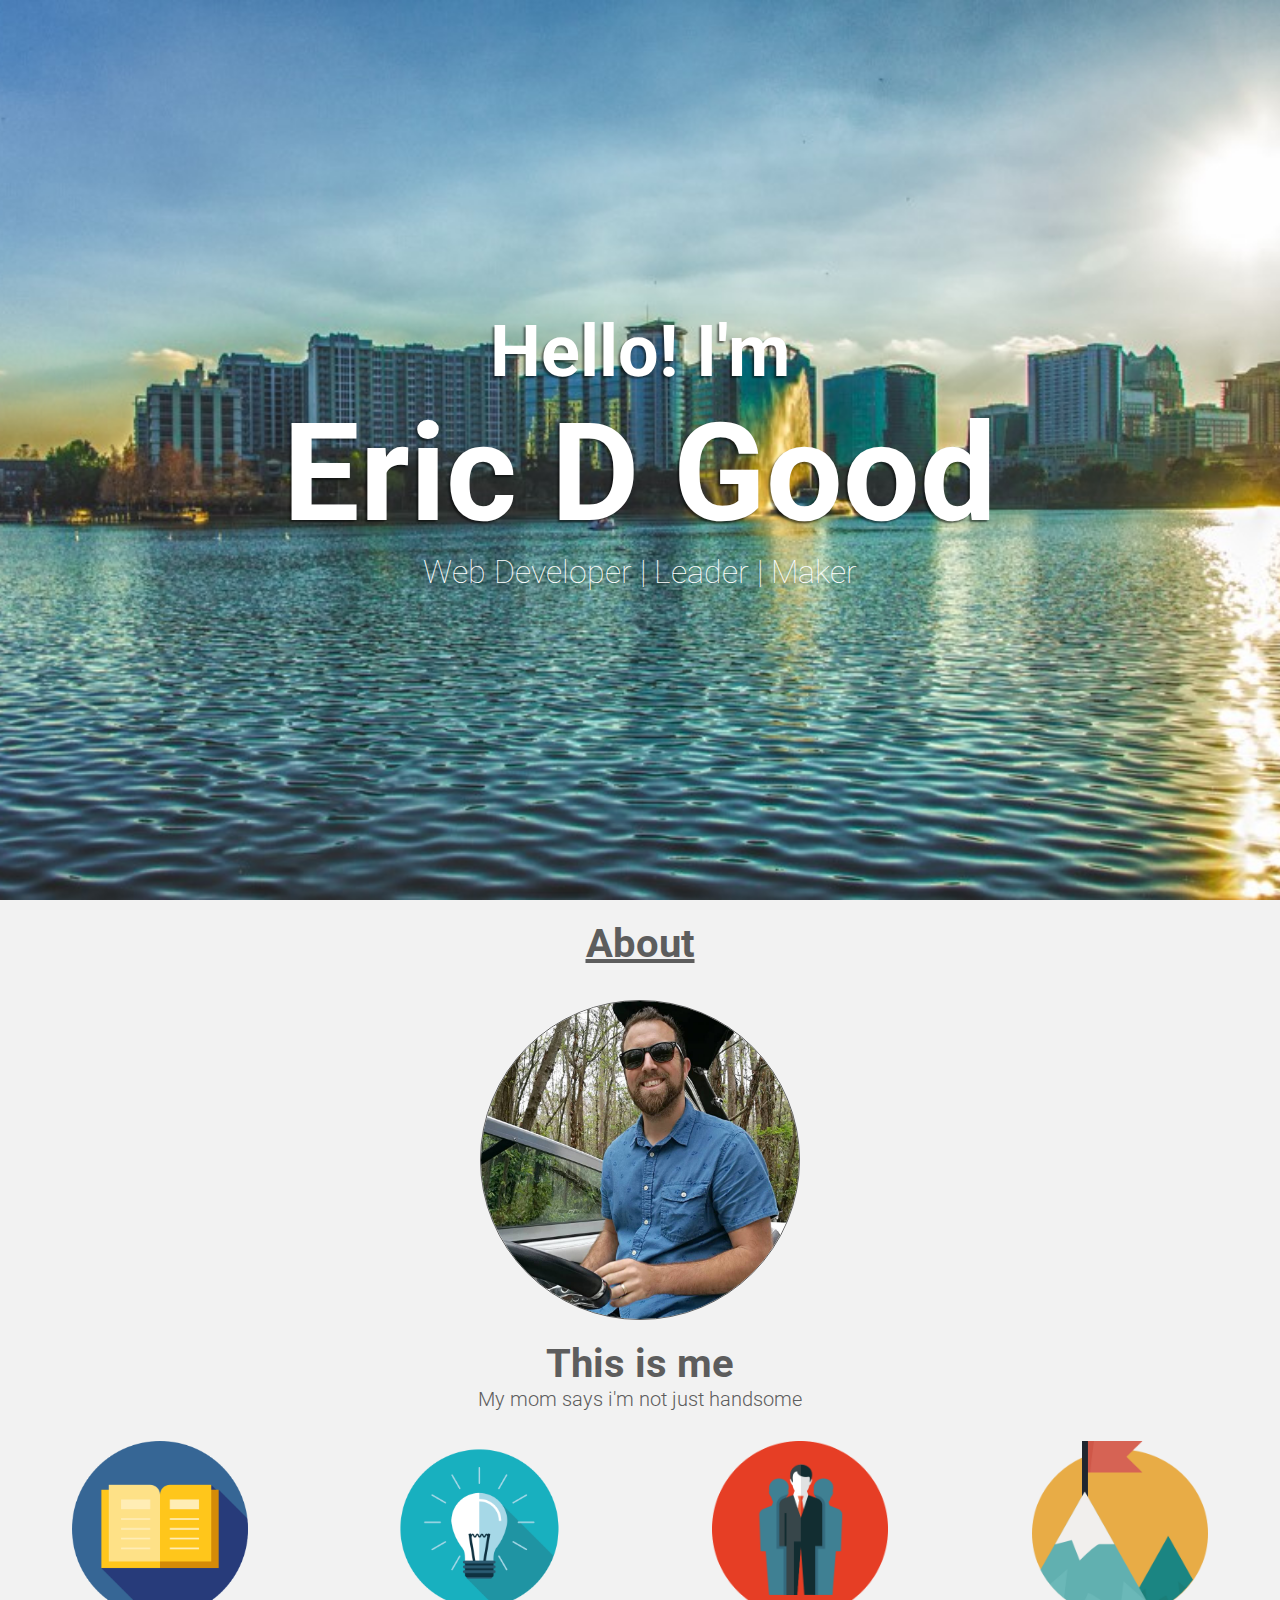
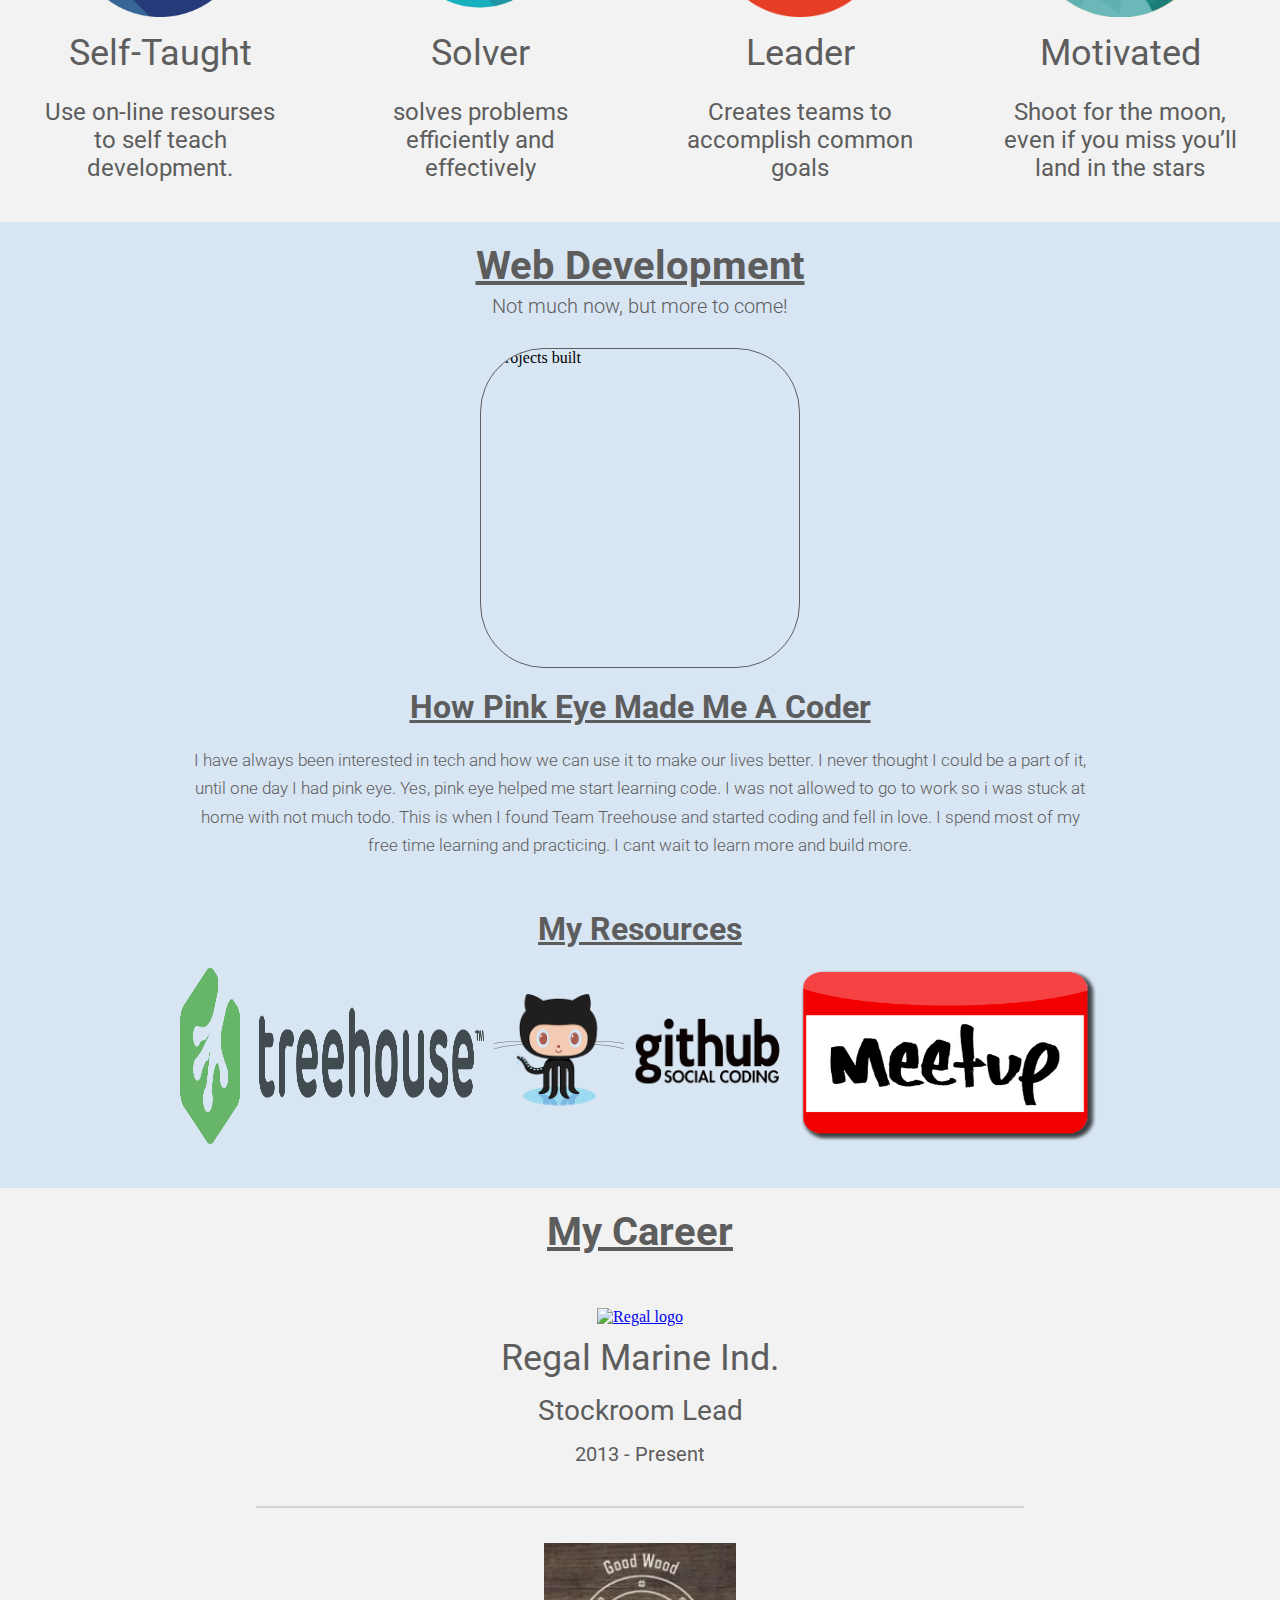
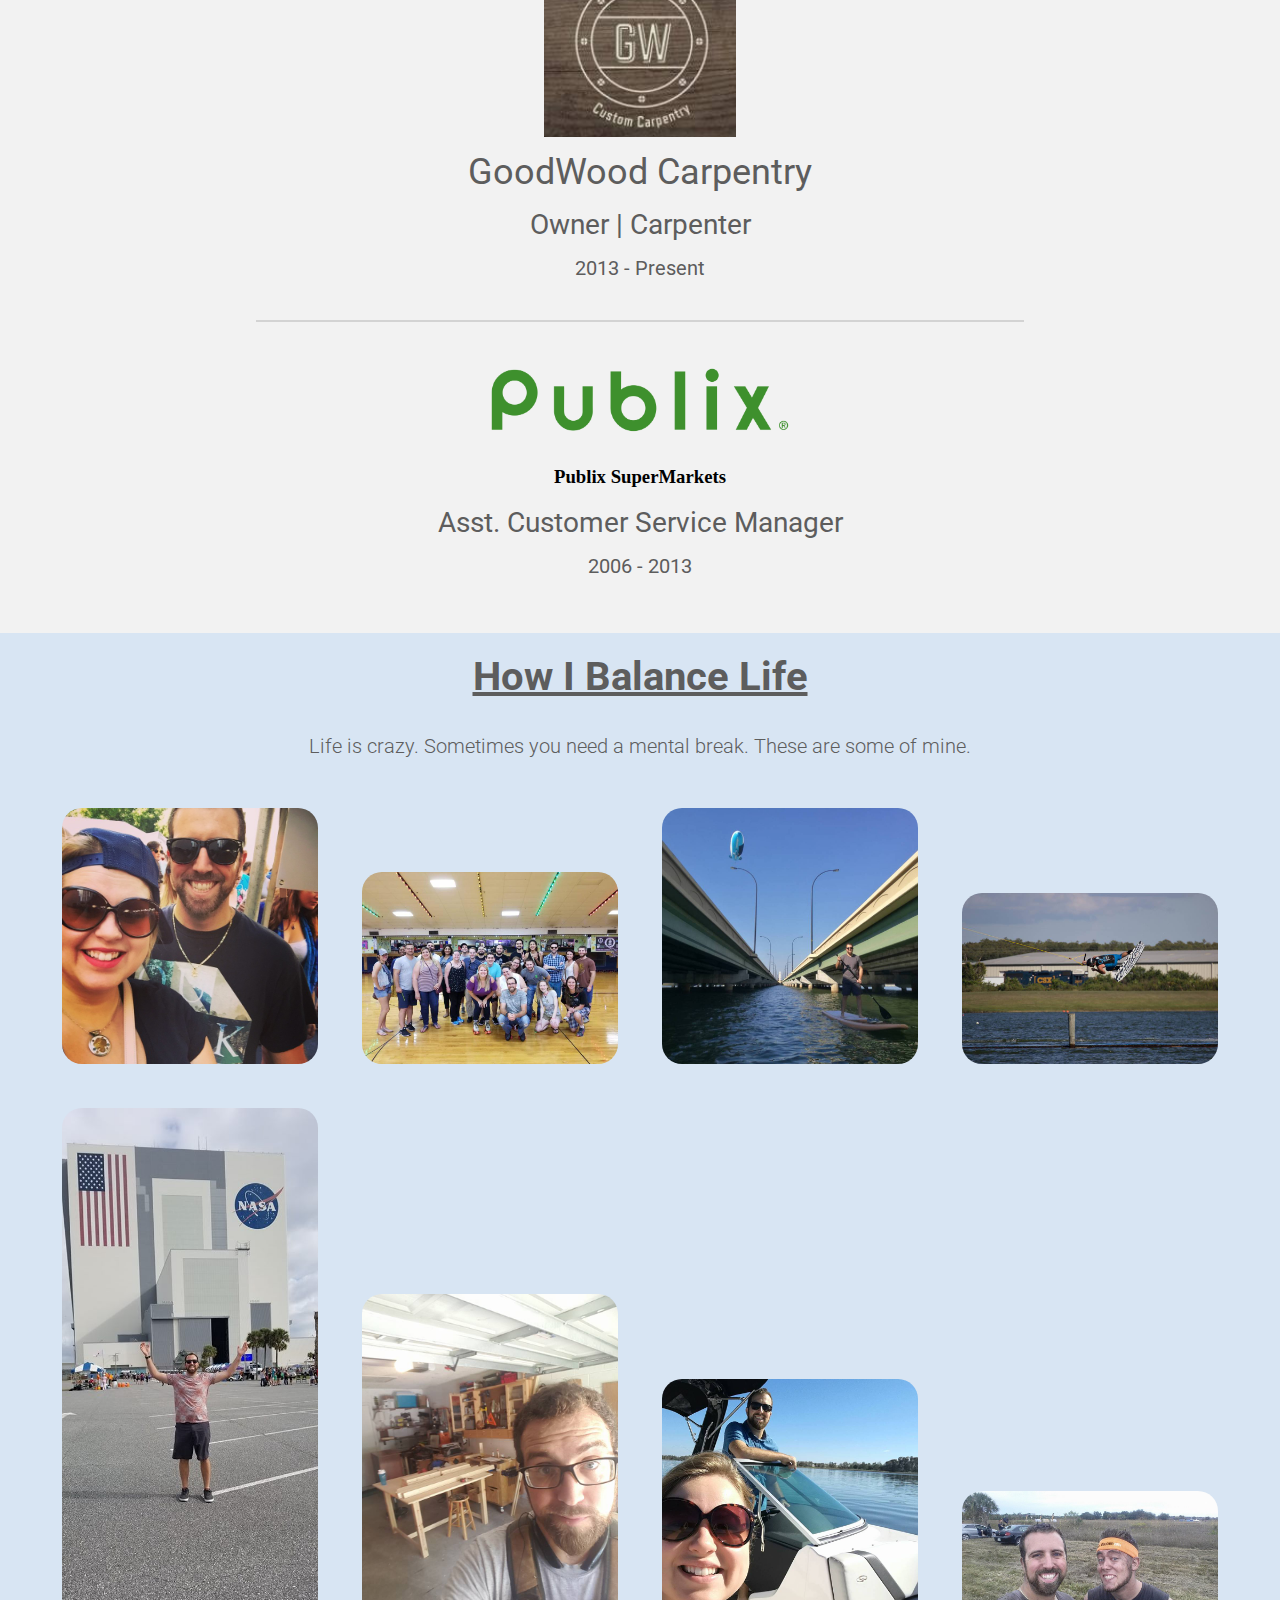
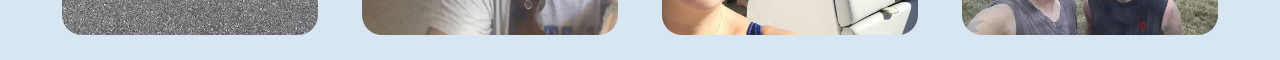
==== commit 9ff366c3: "flex box bullets" ====
--- a/index.html
+++ b/index.html
@@ -27,7 +27,7 @@
 					<p class="img-me">This is me</p>
 					<p class="img-mom">My mom says i'm not just handsome</p>
 				</div>	
-				<div class="bullet ">
+				<div class="bullet container-bullet">
 					<div class="book col 1">
 						<img src="img/self.png" alt="book symbol">
 						<h3>Self-Taught</h3>
--- a/script.css
+++ b/script.css
@@ -1,6 +1,7 @@
 body
 {
 	background-color: #f2f2f2;
+	font-size: 16px;
 }
 
 .main 
@@ -31,7 +32,7 @@
 	font-style: normal;
 	font-weight: bold;
 	line-height: normal;
-	font-size: 5.5rem;
+	font-size: 8.5em;
 	margin: 0px;
 	color: #FFFFFF;
 	text-shadow: -2px 2px 2px rgba(0, 0, 0, 0.5);
@@ -44,7 +45,7 @@
 	font-style: normal;
 	font-weight: bold;
 	line-height: normal;
-	font-size: 3rem;
+	font-size: 4.5em;
 	margin: 0px;
 	color: #FFFFFF;
 	text-shadow: -2px 2px 2px rgba(0, 0, 0, 0.5);
@@ -56,7 +57,7 @@
 	font-style: normal;
 	line-height: normal;
 	font-weight: 100;
-	font-size: 1.5rem;
+	font-size: 2em;
 	margin: 0px;
 
 	color: #FFFFFF;
@@ -73,7 +74,7 @@
 	font-style: normal;
 	font-weight: bold;
 	line-height: normal;
-	font-size: 2.5rem;
+	font-size: 2.5em;
 	text-align: center;
 	text-decoration-line: underline;
 	margin-top: 0;
@@ -84,7 +85,7 @@
 .pink,
 .resource
 {
-	font-size: 2rem;
+	font-size: 2em;
 	margin-bottom: 20px;
 }
 
@@ -95,8 +96,8 @@
 
 .me
 {
-	width: 20rem;
-	height: 20rem;
+	width: 20em;
+	height: 20em;
 	border: 1px solid #5D5D5D;
 	box-sizing: border-box;
 	border-radius: 100%;
@@ -111,11 +112,11 @@
 	font-style: normal;
 	font-weight: bold;
 	line-height: normal;
-	font-size: 2.5rem;
+	font-size: 2.5em;
 	text-align: center;
 	margin-bottom: 0;
 	color: #5D5D5D;
-	margin-top: 2rem;
+	margin-top: 20px;
 }
 
 .img-mom,
@@ -127,7 +128,7 @@
 	font-style: normal;
 	font-weight: 300;
 	line-height: normal;
-	font-size: 1.25rem;
+	font-size: 1.25em;
 	text-align: center;
 	margin-top: 0;
 	margin-bottom: 30px;
@@ -136,7 +137,7 @@
 
 .story
 {
-	font-size: 1.05rem;
+	font-size: 1.05em;
 	width: 70%;
 	margin-left: auto;
 	margin-right: auto;
@@ -145,35 +146,22 @@
 
 .bullet
 {
-	width: 80%;
-	margin: auto;
 	display: flex;
+	justify-content: space-around;
 	flex-wrap: wrap;
 }
 
-.book, .leader
-{
-	text-align: center;
-	display: inline-block;
-	width: 50%;
-	margin-right: -4px;
-	vertical-align: top;
-		flex: 1 500px;
-}
-
-.solve, .goal
-{
-	text-align: center;
-	display: inline-block;
-	width: 50%;
-	vertical-align: top;
-		flex: 1 200px;
+
+.book, .leader, .solve, .goal
+{
+	text-align: center;
+	width: 250px;
 }
 
 .bullet img 
 {
-	width: 11rem;
-	height: 11rem;
+	width: 11em;
+	height: 11em;
 }
 
 .bullet h3,
@@ -184,7 +172,7 @@
 	font-weight: normal;
 	line-height: normal;
 	font-size: 2.25em;
-	text-align: center;
+/*	text-align: center;*/
 	margin-top: 10px;
 	color: #5D5D5D;
 	margin-bottom: 15px;
@@ -196,13 +184,10 @@
 	font-style: normal;
 	font-weight: normal;
 	line-height: normal;
-	font-size: 1.25rem;
-	text-align: center;
+	font-size: 1.50em;
+/*	text-align: center;*/
 	color: #5D5D5D;
 	margin-bottom: 40px;
-	width: 70%;
-	margin-right: auto;
-	margin-left: auto;
 }
 
 .web,
@@ -213,8 +198,8 @@
 
 .projects
 {
-	width: 20rem;
-	height: 20rem;
+	width: 20em;
+	height: 20em;
 	border: 1px solid #5D5D5D;
 	box-sizing: border-box;
 	border-radius: 20%;
@@ -235,8 +220,8 @@
 
 .res-img img
 {
-	width: 19rem;
-	height: 11rem;
+	width: 19em;
+	height: 11em;
 }
 
 .career
